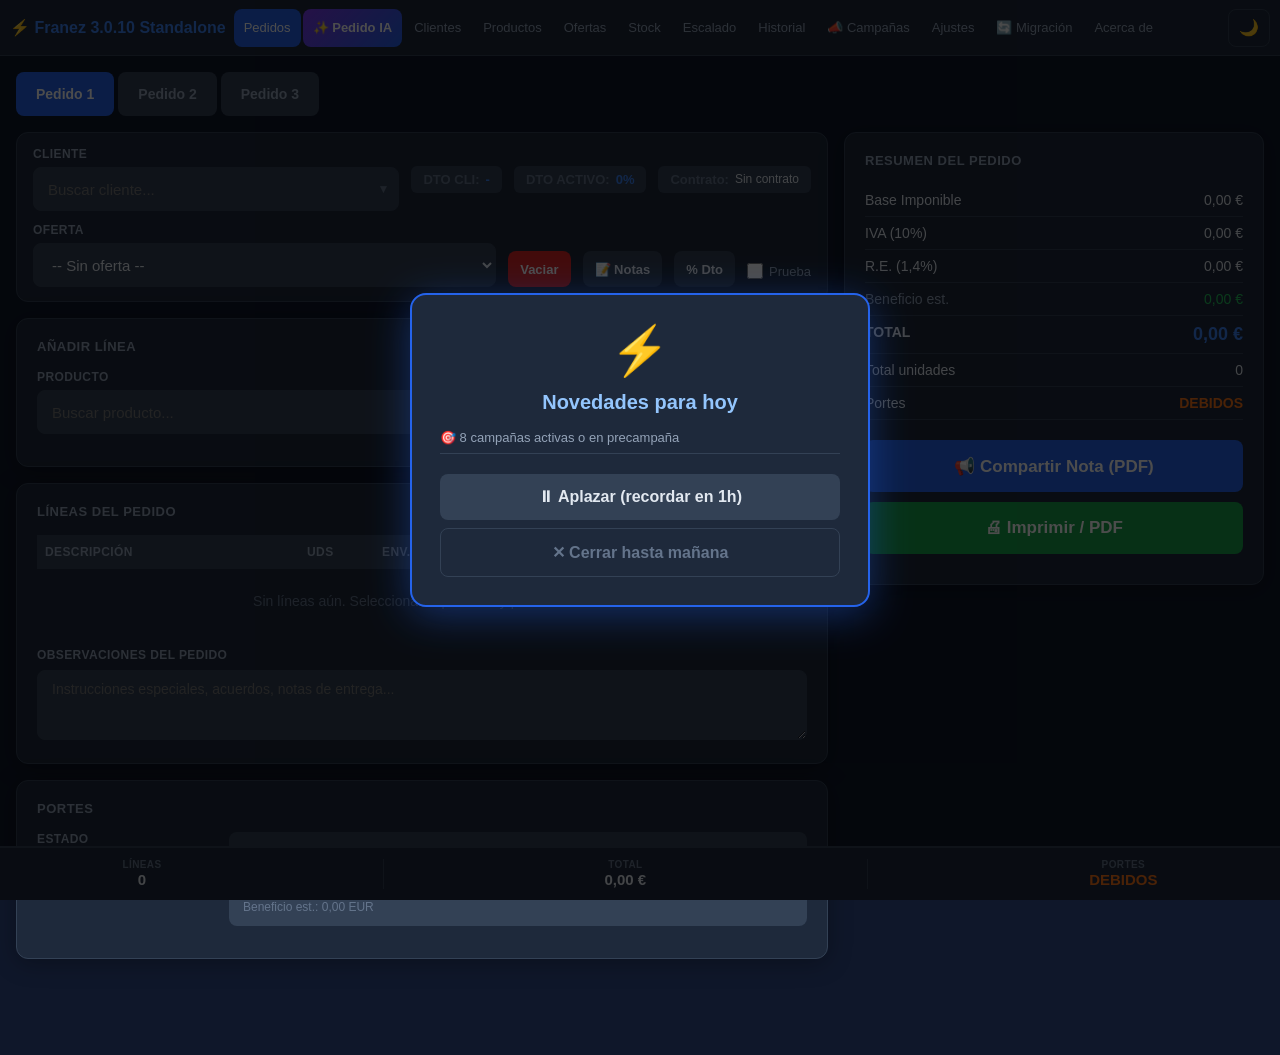
==== index.html @ 40a16a83 "Add files via upload" ====
<!DOCTYPE html>
<html lang="es">
<head>
<meta charset="UTF-8">
<meta name="mobile-web-app-capable" content="yes">
<meta name="apple-mobile-web-app-capable" content="yes">
<meta name="apple-mobile-web-app-status-bar-style" content="black-translucent">
<meta name="apple-mobile-web-app-title" content="Franez Standalone">
<meta name="theme-color" content="#2563eb">
<meta name="viewport" content="width=device-width, initial-scale=1.0">
<title>Franez 3.0.10 Standalone</title>
<link rel="manifest" href="[data-uri]">
<link rel="apple-touch-icon" href="[data-uri]">
<link rel="icon" type="image/svg+xml" href="[data-uri]">
<!-- ██ BLOQUE:STYLE-INICIO ██ -->
<link rel="stylesheet" href="franez.css">
<!-- ██ BLOQUE:STYLE-FIN ██ -->
</head>
<body>
<div id="error-log" style="position:fixed;bottom:0;left:0;right:0;background:red;color:white;font-size:12px;padding:8px;z-index:9999;display:none;max-height:200px;overflow:auto"></div>
<script>
window.onerror = function(msg, src, line) {
  var d = document.getElementById('error-log');
  d.style.display = 'block';
  d.innerHTML += msg + ' (línea '+line+')<br>';
};
</script>
<!-- ██ BLOQUE:NAV-INICIO ██ -->
<nav id="nav">
  <span id="nav-title">&#9889; Franez 3.0.10 Standalone</span>
  <button class="nav-btn active" onclick="showPanel('pedidos',this)">Pedidos</button>
  <button class="nav-btn ai-btn" onclick="showPanel('ia',this)">&#10024; Pedido IA</button>
  <button class="nav-btn" onclick="showPanel('visitas',this)" style="display:none">&#128205; Visitas</button>
  <button class="nav-btn" onclick="showPanel('clientes',this)">Clientes</button>
  <button class="nav-btn" onclick="showPanel('productos',this)">Productos</button>
  <button class="nav-btn" onclick="showPanel('ofertas',this)">Ofertas</button>
  <button class="nav-btn" onclick="showPanel('stock',this)">Stock <span class="nav-badge hidden" id="stock-badge">0</span></button>
  <button class="nav-btn" onclick="showPanel('escalado',this)">Escalado</button>
  <button class="nav-btn" onclick="showPanel('historial',this)">Historial</button>
  <button class="nav-btn" onclick="showPanel('campanas',this)">&#128227; Campa&ntilde;as <span class="nav-badge hidden" id="camp-badge">!</span></button>
  <button class="nav-btn" onclick="showPanel('ajustes',this)">Ajustes</button>
  <button class="nav-btn" onclick="showPanel('migracion',this)">&#128260; Migración</button>
  <button class="nav-btn" onclick="showPanel('acerca',this);renderAcerca()">Acerca de</button>
  <button id="btn-tema" onclick="toggleTema()" title="Cambiar tema">🌙</button>
</nav>
<!-- ██ BLOQUE:NAV-FIN ██ -->
<div id="toast-container"></div>
<div id="print-area"></div>

<!-- ██ BLOQUE:BANNER-CONFIRMACIONES-INICIO ██ -->
<div id="banner-confirmaciones" style="display:none;position:fixed;top:60px;left:0;right:0;z-index:8000;background:linear-gradient(90deg,#1e3a8a,#312e81);border-bottom:2px solid #3b82f6;padding:10px 16px;align-items:center;gap:12px;flex-wrap:wrap">
  <span style="font-size:14px;font-weight:600;color:#fff;flex:1;min-width:200px">&#128276; Hora de revisar confirmaciones de pedidos</span>
  <button onclick="copiarPromptGemini();document.getElementById('banner-confirmaciones').style.display='none';sessionStorage.setItem('bannerConf','1')" style="background:#2563eb;color:#fff;border:none;border-radius:8px;padding:8px 14px;font-size:13px;font-weight:700;cursor:pointer;white-space:nowrap">&#128203; Copiar prompt para Gemini</button>
  <button onclick="document.getElementById('banner-confirmaciones').style.display='none';sessionStorage.setItem('bannerConf','1')" style="background:transparent;color:#93c5fd;border:1px solid #3b82f6;border-radius:8px;padding:8px 14px;font-size:13px;cursor:pointer;white-space:nowrap">Ahora no</button>
</div>
<!-- ██ BLOQUE:BANNER-CONFIRMACIONES-FIN ██ -->

<!-- ██ BLOQUE:POPUP-INICIO-INTELIGENTE-INICIO ██ -->
<div id="popup-inicio" class="modal-overlay hidden">
  <div class="modal-box" style="border-color:var(--cobalt);box-shadow:0 8px 40px rgba(37,99,235,.4);max-width:460px">
    <div class="modal-icon">⚡</div>
    <div class="modal-title" style="color:#93c5fd">Novedades para hoy</div>
    <div class="modal-body" id="popup-inicio-body" style="text-align:left;font-size:13px;line-height:1.8"></div>
    <div style="display:flex;flex-direction:column;gap:8px;margin-top:8px">
      <button class="modal-btn" style="background:var(--slate2);color:var(--text)" onclick="posponerPopupInicio()">⏸ Aplazar (recordar en 1h)</button>
      <button class="modal-btn" style="background:transparent;color:var(--text3);border:1px solid var(--border)" onclick="cerrarPopupInicioDia()">✕ Cerrar hasta mañana</button>
    </div>
  </div>
</div>
<!-- ██ BLOQUE:POPUP-INICIO-INTELIGENTE-FIN ██ -->

<!-- ██ BLOQUE:BARRA-PEDIDO-INICIO ██ -->
<div id="barra-pedido">
  <div class="barra-item">
    <span class="barra-item-label">L&iacute;neas</span>
    <span class="barra-item-value" id="barra-lineas">0</span>
  </div>
  <div class="barra-sep"></div>
  <div class="barra-item">
    <span class="barra-item-label">Total</span>
    <span class="barra-item-value" id="barra-total">0,00 &euro;</span>
  </div>
  <div class="barra-sep"></div>
  <div class="barra-item">
    <span class="barra-item-label">Portes</span>
    <span class="barra-item-value" id="barra-portes">-</span>
  </div>
</div>
<!-- ██ BLOQUE:BARRA-PEDIDO-FIN ██ -->

<!-- ██ BLOQUE:PEDIDOS-INICIO ██ -->
<div class="panel active" id="panel-pedidos">
  <div id="alert-probioticos" class="alert alert-purple hidden">
    <span id="alert-probioticos-text"></span>
    <button class="alert-close" onclick="this.parentNode.classList.add('hidden')">&#10005;</button>
  </div>
  <div id="alert-contrato" class="alert alert-orange hidden">
    <span id="alert-contrato-text"></span>
    <button class="alert-close" onclick="this.parentNode.classList.add('hidden')">&#10005;</button>
  </div>
  <div id="aviso-camp-acumulado" class="hidden"></div>
  <div id="order-tabs">
    <button class="order-tab active" onclick="switchOrder(0)">Pedido 1</button>
    <button class="order-tab" onclick="switchOrder(1)">Pedido 2</button>
    <button class="order-tab" onclick="switchOrder(2)">Pedido 3</button>
  </div>
  <div id="pedidos-container">
    <div>
      <div id="status-bar">
        <div class="form-group" style="min-width:200px;flex:2">
          <label>Cliente</label>
          <div class="cb-wrap">
            <input type="text" class="cb-input" id="cb-cliente-input" placeholder="Buscar cliente..." autocomplete="off">
            <span class="cb-arrow">&#9660;</span>
            <div class="cb-list" id="cb-cliente-list"></div>
          </div>
          <input type="hidden" id="cb-cliente-val">
        </div>
        <div class="status-badge"><span class="badge-label">DTO CLI:</span><span class="badge-value" id="badge-dto-cliente">-</span></div>
        <div class="status-badge"><span class="badge-label">DTO ACTIVO:</span><span class="badge-value" id="badge-dto-activo">-</span></div>
        <div class="status-badge"><span class="badge-label">Contrato:</span><span id="badge-contrato" style="font-size:12px">Sin contrato</span></div>
        <div class="form-group" style="min-width:160px;flex:1.5">
          <label>Oferta</label>
          <select id="sel-oferta" onchange="onOfertaChange()" style="min-height:44px">
            <option value="">-- Sin oferta --</option>
          </select>
        </div>
        <button class="btn btn-danger btn-sm" onclick="vaciarPedido()" style="align-self:flex-end">Vaciar</button>
        <button class="btn btn-ghost btn-sm" onclick="abrirNotasProximoPedido()" style="align-self:flex-end" title="Notas para el próximo pedido">&#128221; Notas</button>
        <button class="btn btn-ghost btn-sm" onclick="abrirCambioDescuento()" style="align-self:flex-end" title="Cambiar descuento del cliente">% Dto</button>
        <label style="display:flex;align-items:center;gap:6px;font-size:13px;color:var(--text2);cursor:pointer;align-self:flex-end;padding-bottom:8px" title="El pedido no se guardará en el historial">
          <input type="checkbox" id="chk-prueba" style="width:16px;height:16px;accent-color:var(--orange)"> Prueba
        </label>
      </div>
      <div class="card">
        <div class="card-title">A&ntilde;adir L&iacute;nea</div>
        <div class="form-row" style="align-items:flex-end;gap:8px">
          <div class="form-group" style="flex:3;min-width:200px">
            <label>Producto</label>
            <div class="cb-wrap">
              <input type="text" class="cb-input" id="cb-producto-input" placeholder="Buscar producto..." autocomplete="off">
              <span class="cb-arrow">&#9660;</span>
              <div class="cb-list" id="cb-producto-list"></div>
            </div>
            <input type="hidden" id="cb-producto-val">
          </div>
          <div class="form-group" style="flex:0 0 82px;min-width:0">
            <label>Uds</label>
            <input type="number" id="inp-uds" value="1" min="1" style="min-height:44px" oninput="var pv=document.getElementById('cb-producto-val').value;if(pv) mostrarAvisoCampLinea(pv);">
          </div>
          <div class="form-group" style="flex:0 0 82px;min-width:0">
            <label>Dto%</label>
            <input type="number" id="inp-dto" min="0" max="99" style="min-height:44px">
          </div>
          <button id="btn-anadir" class="btn btn-primary" onclick="addLinea()" tabindex="0">+ A&ntilde;adir</button>
        </div>
        <div id="stock-aviso-pedido" class="stock-aviso"></div>
        <div id="aviso-camp-linea" class="aviso-camp-linea hidden" onclick="showPanel('campanas',document.querySelectorAll('.nav-btn')[8])"><span style="font-size:16px;flex-shrink:0">&#9889;</span><span id="aviso-camp-linea-text"></span><span style="margin-left:auto;font-size:11px;opacity:.8">&rarr; Ver Campa&ntilde;as</span></div>
        <div id="oferta-counter" class="hidden" style="background:var(--slate2);border-radius:8px;padding:10px 14px;font-size:14px;color:var(--cobalt-light);font-weight:600;margin-top:6px"></div>
        <div id="ia-pendientes" class="hidden" style="background:#1c1a0a;border:1px solid #92400e;border-radius:8px;padding:10px 14px;font-size:13px;color:#fbbf24;margin-top:6px">
          <div style="font-weight:700;margin-bottom:6px">&#9888; L&iacute;neas IA sin identificar &mdash; busca manualmente:</div>
          <div id="ia-pendientes-list"></div>
          <button onclick="document.getElementById('ia-pendientes').classList.add('hidden')" style="background:transparent;border:none;color:#fbbf24;font-size:12px;cursor:pointer;margin-top:6px;text-decoration:underline">Cerrar</button>
        </div>
      </div>
      <div class="card" style="overflow-x:auto">
        <div class="card-title">L&iacute;neas del Pedido <span id="lines-count" style="color:var(--text3);font-weight:400;font-size:12px;text-transform:none;letter-spacing:0"></span></div>
        <table class="lines-table">
          <thead><tr>
            <th>Descripci&oacute;n</th><th style="width:75px">Uds</th><th style="width:50px">Env.</th><th style="width:85px">PVP</th>
            <th style="width:72px">Dto%</th><th style="width:90px">Neto/U</th><th style="width:100px">Total</th><th style="width:36px"></th>
          </tr></thead>
          <tbody id="lines-tbody"></tbody>
        </table>
        <div id="lines-empty" style="text-align:center;padding:24px;color:var(--text3);font-size:14px">Sin l&iacute;neas a&uacute;n. Selecciona un producto y pulsa A&ntilde;adir.</div>
        <div style="margin-top:12px">
          <label style="font-size:12px;color:var(--text2);font-weight:600;text-transform:uppercase;letter-spacing:.4px">Observaciones del pedido</label>
          <textarea class="notas-pedido" id="notas-pedido" placeholder="Instrucciones especiales, acuerdos, notas de entrega..." oninput="onNotasChange()"></textarea>
        </div>
      </div>
      <div class="card">
        <div class="card-title">Portes</div>
        <div class="form-row" style="align-items:flex-start">
          <div class="form-group" style="flex:0 0 180px">
            <label>Estado</label>
            <select id="sel-portes" onchange="onPortesChange()">
              <option value="auto">Autom&aacute;tico</option>
              <option value="pagados">Pagados</option>
              <option value="debidos">Debidos</option>
            </select>
          </div>
          <div class="portes-info">
            <div id="portes-info-text" style="font-size:14px;font-weight:600;margin-bottom:4px"></div>
            <div class="portes-progress"><div class="portes-bar" id="portes-bar" style="width:0%"></div></div>
            <div id="portes-umbral-text" style="font-size:12px;color:var(--text3)"></div>
            <div id="portes-beneficio" style="font-size:12px;color:var(--text3);margin-top:4px"></div>
          </div>
        </div>
      </div>
    </div>
    <div id="summary-card">
      <div class="card">
        <div class="card-title">Resumen del Pedido</div>
        <div class="summary-row"><span>Base Imponible</span><span id="sum-base">0,00 &euro;</span></div>
        <div class="summary-row"><span>IVA (10%)</span><span id="sum-iva">0,00 &euro;</span></div>
        <div class="summary-row"><span>R.E. (1,4%)</span><span id="sum-re">0,00 &euro;</span></div>
        <div class="summary-row"><span style="color:var(--text2)">Beneficio est.</span><span id="sum-beneficio" style="color:#22c55e">0,00 &euro;</span></div>
        <div class="summary-row"><span><strong>TOTAL</strong></span><span class="summary-total" id="sum-total">0,00 &euro;</span></div>
        <div class="summary-row"><span>Total unidades</span><span id="sum-uds">0</span></div>
        <div class="summary-row"><span>Portes</span><span id="sum-portes" style="font-weight:700">-</span></div>
        <div id="sum-entregas" class="hidden" style="background:var(--slate2);border-radius:8px;padding:10px 14px;margin-top:8px;font-size:13px;color:var(--cobalt-light)"></div>
        <div style="margin-top:20px">
          <button class="btn btn-primary btn-lg" onclick="compartirNota()">&#128226; Compartir Nota (PDF)</button>
          <button class="btn btn-success btn-lg" onclick="imprimirPedido()">&#128424; Imprimir / PDF</button>
        </div>
        <div id="client-preview" class="hidden" style="margin-top:14px;border-top:1px solid var(--border);padding-top:12px;font-size:13px;color:var(--text2)">
          <div id="client-preview-content"></div>
        </div>
      </div>
    </div>
  </div>
</div>
<!-- ██ BLOQUE:PEDIDOS-FIN ██ -->

<!-- ██ BLOQUE:PEDIDO-IA-INICIO ██ -->
<div class="panel" id="panel-ia">
  <div class="ia-hero">
    <div class="ia-hero-title">&#10024; Pedido por Inteligencia Artificial <span class="ia-badge">v2.0.2</span></div>
    <div class="ia-hero-sub">Pega el mensaje de WhatsApp o email del cliente. La IA interpreta lo que pide, cruza con tu cat&aacute;logo y construye el pedido autom&aacute;ticamente.</div>
  </div>
  <div style="max-width:700px">
    <div id="ia-apikey-section" style="display:none">
      <div class="ia-api-key-box">
        <div class="ia-api-key-title">&#128273; API Key de Anthropic (Claude)</div>
        <input type="password" class="ia-api-key-input" id="ia-api-key" placeholder="sk-ant-..." autocomplete="off" oninput="onApiKeyChange()">
        <div style="font-size:12px;color:#d97706;margin-top:6px">Tu clave se guarda solo en este dispositivo. Obt&eacute;nla en <strong>console.anthropic.com</strong> &rarr; API Keys</div>
      </div>
    </div>
    <div class="card">
      <div class="ia-step"><div class="ia-step-num">1</div><div><div class="ia-step-label">Selecciona el cliente</div></div></div>
      <div class="cb-wrap">
        <input type="text" class="cb-input" id="cb-ia-cliente-input" placeholder="Buscar cliente..." autocomplete="off">
        <span class="cb-arrow">&#9660;</span>
        <div class="cb-list" id="cb-ia-cliente-list"></div>
      </div>
      <input type="hidden" id="cb-ia-cliente-val">
      <div id="ia-cliente-info" style="margin-top:8px;font-size:13px;color:var(--text2)"></div>
    </div>
    <div class="card">
      <div class="ia-step"><div class="ia-step-num">2</div><div><div class="ia-step-label">Pega el mensaje del cliente</div></div></div>
      <textarea class="ia-textarea" id="ia-texto" placeholder="Ejemplo: hola! quiero 3 de los yogures de siempre y 2 del probiotico grande, ah y una caja de queso fresco gracias"></textarea>
      <div style="display:flex;gap:10px;margin-top:12px;flex-wrap:wrap">
        <button class="btn btn-ai" id="btn-ia-parse" onclick="parsearIA()" style="flex:1;min-width:180px;min-height:52px;font-size:16px">&#10024; Interpretar con IA</button>
        <button class="btn btn-ghost btn-sm" onclick="limpiarIA()">Limpiar</button>
      </div>
    </div>
    <div id="ia-result-zone"></div>
    <div style="margin-top:16px;text-align:right">
      <button onclick="document.getElementById('ia-apikey-section').style.display=document.getElementById('ia-apikey-section').style.display==='none'?'block':'none'" style="background:transparent;border:none;color:var(--text3);font-size:12px;cursor:pointer;text-decoration:underline">&#9881; Configurar API Key</button>
    </div>
    <div style="margin-top:8px;padding:10px 14px;font-size:12px;color:var(--text3);line-height:1.6;border-top:1px solid var(--border)">
      La IA detecta productos y cantidades aunque est&eacute;n mal escritos o sean informales, los cruza con tu cat&aacute;logo y te muestra opciones si hay dudas.
    </div>
  </div>
</div>
<!-- ██ BLOQUE:PEDIDO-IA-FIN ██ -->

<!-- ██ BLOQUE:VISITAS-INICIO ██ -->
<div class="panel" id="panel-visitas">
  <div style="background:linear-gradient(135deg,var(--cobalt-dark) 0%,var(--cobalt) 50%,var(--cobalt-light) 100%);border-radius:20px;padding:28px 24px;margin-bottom:20px;position:relative;overflow:hidden">
    <div style="position:absolute;top:-30px;right:-30px;width:140px;height:140px;background:radial-gradient(circle,rgba(255,255,255,.08) 0%,transparent 70%);pointer-events:none"></div>
    <div style="position:absolute;bottom:-20px;left:-20px;width:100px;height:100px;background:radial-gradient(circle,rgba(255,255,255,.05) 0%,transparent 70%);pointer-events:none"></div>
    <div style="display:flex;align-items:center;gap:14px;flex-wrap:wrap">
      <div style="width:52px;height:52px;background:rgba(255,255,255,.15);border-radius:14px;display:flex;align-items:center;justify-content:center;font-size:26px">&#128205;</div>
      <div>
        <div style="font-size:22px;font-weight:800;color:#fff;margin-bottom:4px;letter-spacing:-0.3px">Panel de Visitas</div>
        <div style="font-size:13px;color:rgba(255,255,255,.75);line-height:1.4">Planificador semanal &middot; Sem&aacute;foro de prioridades &middot; Briefing de cliente</div>
      </div>
    </div>
  </div>
  <div style="display:flex;gap:6px;margin-bottom:20px;background:var(--slate);border-radius:14px;padding:6px;border:1px solid var(--border);flex-wrap:wrap" id="visitas-tabs-container">
    <button class="visita-tab-btn active" onclick="switchVisitaTab('semana',this)" style="flex:1;min-width:120px;padding:12px 16px;border-radius:10px;font-size:14px;font-weight:600;border:none;cursor:pointer;transition:all .2s;display:flex;align-items:center;justify-content:center;gap:8px;background:var(--cobalt);color:#fff">
      <span>&#128197;</span><span>Planificador</span>
    </button>
    <button class="visita-tab-btn" onclick="switchVisitaTab('zona',this)" style="flex:1;min-width:120px;padding:12px 16px;border-radius:10px;font-size:14px;font-weight:600;border:none;cursor:pointer;transition:all .2s;display:flex;align-items:center;justify-content:center;gap:8px;background:transparent;color:var(--text2)">
      <span>&#128269;</span><span>Por Zona</span>
    </button>
    <button class="visita-tab-btn" onclick="switchVisitaTab('briefing',this)" style="flex:1;min-width:120px;padding:12px 16px;border-radius:10px;font-size:14px;font-weight:600;border:none;cursor:pointer;transition:all .2s;display:flex;align-items:center;justify-content:center;gap:8px;background:transparent;color:var(--text2)">
      <span>&#128203;</span><span>Briefing</span>
    </button>
  </div>
  <div id="visita-tab-semana">
    <div style="background:var(--card);border:1px solid var(--border);border-radius:16px;padding:20px">
      <div style="display:flex;justify-content:space-between;align-items:center;margin-bottom:18px;flex-wrap:wrap;gap:12px">
        <div style="display:flex;align-items:center;gap:12px">
          <div style="width:42px;height:42px;background:var(--cobalt);border-radius:12px;display:flex;align-items:center;justify-content:center;font-size:20px">&#128198;</div>
          <div>
            <div style="font-size:11px;font-weight:700;color:var(--text3);text-transform:uppercase;letter-spacing:.5px">Semana del</div>
            <div style="font-size:17px;font-weight:700;color:var(--text)" id="semana-label"></div>
          </div>
        </div>
        <div style="display:flex;gap:6px;flex-wrap:wrap">
          <button onclick="navegarSemana(-1)" style="padding:10px 14px;border-radius:10px;font-size:13px;font-weight:600;border:1px solid var(--border);background:var(--slate2);color:var(--text);cursor:pointer">&#8592; Anterior</button>
          <button onclick="navegarSemana(0)" style="padding:10px 14px;border-radius:10px;font-size:13px;font-weight:600;border:1px solid var(--cobalt);background:var(--cobalt);color:#fff;cursor:pointer">Hoy</button>
          <button onclick="navegarSemana(1)" style="padding:10px 14px;border-radius:10px;font-size:13px;font-weight:600;border:1px solid var(--border);background:var(--slate2);color:var(--text);cursor:pointer">Siguiente &#8594;</button>
        </div>
      </div>
      <div style="display:flex;gap:16px;margin-bottom:16px;flex-wrap:wrap;padding:12px 14px;background:var(--slate);border-radius:10px;border:1px solid var(--border)">
        <div style="display:flex;align-items:center;gap:6px;font-size:12px;color:var(--text2)"><span style="color:#ef4444">&#9679;</span> Urgente</div>
        <div style="display:flex;align-items:center;gap:6px;font-size:12px;color:var(--text2)"><span style="color:#f59e0b">&#9679;</span> Pr&oacute;ximo</div>
        <div style="display:flex;align-items:center;gap:6px;font-size:12px;color:var(--text2)"><span style="color:#22c55e">&#9679;</span> Al d&iacute;a</div>
        <div style="display:flex;align-items:center;gap:6px;font-size:12px;color:var(--text2)"><span style="color:#6b7280">&#9679;</span> Sin datos</div>
      </div>
      <div id="semana-dias-grid" style="display:grid;grid-template-columns:repeat(auto-fit,minmax(280px,1fr));gap:14px"></div>
    </div>
  </div>
  <div id="visita-tab-zona" style="display:none">
    <div style="background:var(--card);border:1px solid var(--border);border-radius:16px;padding:20px">
      <div style="display:flex;align-items:center;gap:12px;margin-bottom:18px">
        <div style="width:42px;height:42px;background:var(--cobalt);border-radius:12px;display:flex;align-items:center;justify-content:center;font-size:20px">&#128506;</div>
        <div>
          <div style="font-size:17px;font-weight:700;color:var(--text)">Clientes por Zona</div>
          <div style="font-size:12px;color:var(--text3)">Filtra y visualiza clientes seg&uacute;n su zona de visita</div>
        </div>
      </div>
      <div style="display:flex;gap:10px;flex-wrap:wrap;margin-bottom:14px;align-items:flex-end">
        <div class="form-group" style="flex:1;min-width:200px">
          <label>Zona</label>
          <select id="sel-zona-visita" onchange="renderClientesPorZona()" style="min-height:44px">
            <option value="">-- Seleccionar zona --</option>
          </select>
        </div>
        <div class="form-group" style="flex:0 0 140px">
          <label>Filtrar tipo</label>
          <select id="sel-tipo-visita" onchange="renderClientesPorZona()" style="min-height:44px">
            <option value="">Todos</option>
            <option value="A">Solo A</option>
            <option value="B">Solo B</option>
            <option value="C">Solo C</option>
          </select>
        </div>
      </div>
      <div id="clientes-zona-content"></div>
    </div>
  </div>
  <div id="visita-tab-briefing" style="display:none">
    <div id="agenda-14-container" style="background:var(--card);border:1px solid var(--border);border-radius:16px;padding:20px;margin-bottom:16px">
      <div style="display:flex;align-items:center;gap:12px;margin-bottom:16px">
        <div style="width:42px;height:42px;background:var(--cobalt);border-radius:12px;display:flex;align-items:center;justify-content:center;font-size:20px">&#128197;</div>
        <div>
          <div style="font-size:17px;font-weight:700;color:var(--text)">Agenda — próximos 14 días</div>
          <div style="font-size:12px;color:var(--text3)">Entregas pendientes &middot; Contratos &middot; Campañas</div>
        </div>
      </div>
      <div id="agenda-14-content"><div style="text-align:center;padding:20px;color:var(--text3);font-size:13px">Cargando...</div></div>
    </div>
    <div style="display:grid;grid-template-columns:1fr 1fr;gap:16px;align-items:start" class="briefing-grid">
      <div style="background:var(--card);border:1px solid var(--border);border-radius:16px;padding:20px">
        <div style="display:flex;align-items:center;gap:12px;margin-bottom:18px">
          <div style="width:42px;height:42px;background:var(--cobalt);border-radius:12px;display:flex;align-items:center;justify-content:center;font-size:20px">&#128203;</div>
          <div>
            <div style="font-size:17px;font-weight:700;color:var(--text)">Briefing de Visita</div>
            <div style="font-size:12px;color:var(--text3)">Informaci&oacute;n completa del cliente</div>
          </div>
        </div>
        <div style="margin-bottom:18px">
          <label style="font-size:11px;font-weight:700;color:var(--text3);text-transform:uppercase;letter-spacing:.4px;display:block;margin-bottom:8px">Buscar Cliente</label>
          <div class="cb-wrap" style="position:relative">
            <input type="text" class="cb-input" id="cb-visita-cliente-input" placeholder="Escribe el nombre..." autocomplete="off">
            <span class="cb-arrow">&#9660;</span>
            <div class="cb-list" id="cb-visita-cliente-list"></div>
          </div>
          <input type="hidden" id="cb-visita-cliente-val">
        </div>
        <div id="briefing-content">
          <div style="text-align:center;padding:40px 20px;color:var(--text3)">
            <div style="font-size:48px;margin-bottom:12px;opacity:.4">&#128100;</div>
            <div style="font-size:14px;margin-bottom:4px">Selecciona un cliente</div>
            <div style="font-size:12px;opacity:.7">para ver su informaci&oacute;n detallada</div>
          </div>
        </div>
      </div>
      <div style="background:var(--card);border:1px solid var(--border);border-radius:16px;padding:20px">
        <div style="display:flex;justify-content:space-between;align-items:center;margin-bottom:18px;flex-wrap:wrap;gap:12px">
          <div style="display:flex;align-items:center;gap:12px">
            <div style="width:42px;height:42px;background:var(--cobalt);border-radius:12px;display:flex;align-items:center;justify-content:center;font-size:20px">&#128663;</div>
            <div>
              <div style="font-size:17px;font-weight:700;color:var(--text)">Ruta del D&iacute;a</div>
              <div style="font-size:12px;color:var(--text3)">Gestiona tus visitas de hoy</div>
            </div>
          </div>
          <button onclick="addClienteRuta()" style="padding:10px 16px;border-radius:10px;font-size:13px;font-weight:600;border:none;background:var(--cobalt);color:#fff;cursor:pointer">+ A&ntilde;adir</button>
        </div>
        <div id="ruta-dia-content">
          <div style="text-align:center;padding:40px 20px;color:var(--text3)">
            <div style="font-size:48px;margin-bottom:12px;opacity:.4">&#128205;</div>
            <div style="font-size:14px;margin-bottom:4px">Sin visitas planificadas</div>
            <div style="font-size:12px;opacity:.7">A&ntilde;ade clientes a tu ruta de hoy</div>
          </div>
        </div>
      </div>
    </div>
  </div>
</div>
<!-- ██ BLOQUE:VISITAS-FIN ██ -->

<!-- ██ BLOQUE:CLIENTES-INICIO ██ -->
<div class="panel" id="panel-clientes">
  <div style="display:grid;grid-template-columns:1fr 1fr;gap:16px;align-items:start">
    <div>
      <!-- ██ BLOQUE:IMPORTAR-CONTRATO-INICIO ██ -->
      <button onclick="importarContratoPDF()" style="width:100%;margin-bottom:12px;background:transparent;border:2px dashed var(--cobalt);color:var(--cobalt-light);border-radius:10px;padding:12px;font-size:14px;font-weight:600;cursor:pointer;display:flex;align-items:center;justify-content:center;gap:8px">
        📄 Importar desde contrato PDF
      </button>
      <!-- ██ BLOQUE:IMPORTAR-CONTRATO-FIN ██ -->
      <div class="card">
        <div class="card-title" id="client-form-title">Nuevo Cliente</div>
        <div class="form-row"><div class="form-group"><label>Nombre completo *</label><input type="text" id="cli-nombre"></div><div class="form-group"><label>Nombre comercial</label><input type="text" id="cli-comercial"></div></div>
        <div class="form-row"><div class="form-group"><label>NIF/CIF</label><input type="text" id="cli-nif"></div><div class="form-group"><label>Especialidad</label><input type="text" id="cli-especialidad"></div></div>
        <div class="form-row"><div class="form-group"><label>Direcci&oacute;n</label><input type="text" id="cli-direccion"></div></div>
        <div class="form-row"><div class="form-group" style="flex:0 0 90px"><label>CP</label><input type="text" id="cli-cp"></div><div class="form-group"><label>Localidad</label><input type="text" id="cli-localidad"></div><div class="form-group"><label>Provincia</label><input type="text" id="cli-provincia"></div></div>
        <div class="form-row"><div class="form-group"><label>Tel&eacute;fono</label><input type="text" id="cli-telefono"></div><div class="form-group"><label>M&oacute;vil</label><input type="text" id="cli-movil"></div></div>
        <div class="form-row"><div class="form-group"><label>Email</label><input type="email" id="cli-email"></div></div>
        <div class="form-row">
          <div class="form-group" style="flex:0 0 160px"><label>Descuento% (0-99)</label><input type="number" id="cli-descuento" min="0" max="99"></div>
          <div class="form-group"><label>Contrato vencimiento</label><input type="date" id="cli-contrato"></div>
          <div class="form-group" style="flex:0 0 120px"><label>Compra</label>
            <select id="cli-compra">
              <option value="NO">No</option>
              <option value="SI">S&iacute;</option>
            </select>
          </div>
        </div>
        <div class="form-row"><div class="form-group" style="flex:0 0 200px"><label>Volumen externo (&euro;)</label><input type="number" id="cli-volumen-externo" min="0" step="0.01" placeholder="0"></div></div>
        <div class="form-row">
          <div class="form-group" style="flex:0 0 110px"><label>Tipo visita</label>
            <select id="cli-tipo-visita" style="min-height:44px">
              <option value="">--</option>
              <option value="A">A</option>
              <option value="B">B</option>
              <option value="C">C</option>
            </select>
          </div>
          <div class="form-group"><label>Zona de visita</label>
            <input type="text" id="cli-zona-visita" placeholder="Ej: Málaga, Jerez, Cádiz..." list="zonas-datalist">
            <datalist id="zonas-datalist"></datalist>
          </div>
          <div class="form-group" style="flex:0 0 130px"><label>Días entre visitas</label>
            <input type="number" id="cli-dias-visita" min="1" max="365" placeholder="Ej: 30">
          </div>
        </div>
        <div class="form-row"><div class="form-group"><label>Notas / Doc.</label><textarea id="cli-notas"></textarea></div></div>
        <div class="form-row"><div class="form-group"><label>Productos habituales (para detecci&oacute;n de campa&ntilde;as)</label>
          <input type="text" id="cli-productos-habituales" placeholder="Busca y a&ntilde;ade productos...">
          <div id="cli-prod-hab-list" style="display:flex;flex-wrap:wrap;gap:6px;margin-top:6px"></div>
        </div></div>
        <input type="hidden" id="cli-editing-id">
        <input type="hidden" id="cli-prod-hab-ids">
        <div style="display:flex;gap:10px;flex-wrap:wrap">
          <button class="btn btn-primary" onclick="saveCliente()">Guardar Cliente</button>
          <button class="btn btn-ghost" id="btn-cancel-cli" style="display:none" onclick="clearClientForm()">Cancelar</button>
        </div>
      </div>
      <div class="card">
        <div class="card-title">Importar CSV / TXT</div>
        <div style="font-size:12px;color:var(--text2);margin-bottom:10px">15 columnas sep. por ; o , : Nombre, Comercial, Dir, CP, Localidad, Provincia, Tlf, M&oacute;vil, Email, Especialidad, Compra(S/N), TicketVenta, Nota, Dto%, Contrato</div>
        <input type="file" id="cli-csv-file" accept=".csv,.txt" style="display:none" onchange="importClientesCSV(event)">
        <button class="btn btn-ghost btn-sm" onclick="document.getElementById('cli-csv-file').click()">&#128190; Seleccionar archivo CSV</button>
      </div>
    </div>
    <div>
      <div class="card">
        <div style="display:flex;justify-content:space-between;align-items:center;margin-bottom:12px">
          <div class="card-title" style="margin:0">Clientes <span id="clientes-count" style="font-size:12px;color:var(--text3)"></span></div>
        </div>
        <div class="cli-filtros">
          <button class="cli-filtro-btn active" onclick="setFiltroClientes('todos',this)">Todos</button>
          <button class="cli-filtro-btn" onclick="setFiltroClientes('compran',this)">Compran</button>
          <button class="cli-filtro-btn" onclick="setFiltroClientes('nocompran',this)">No compran</button>
        </div>
        <input type="text" id="cli-search" placeholder="&#128269; Nombre, comercial, tel&eacute;fono, m&oacute;vil, direcci&oacute;n, localidad..." style="width:100%;min-height:44px;font-size:14px;padding:10px 14px;margin-bottom:14px;border-radius:8px;background:var(--slate2);border:1px solid var(--border);color:var(--text)" oninput="renderClientesList()">
        <div id="clientes-list"></div>
      </div>
    </div>
  </div>
</div>
<!-- ██ BLOQUE:CLIENTES-FIN ██ -->

<!-- ██ BLOQUE:PRODUCTOS-INICIO ██ -->
<div class="panel" id="panel-productos">
  <div style="display:grid;grid-template-columns:1fr 1fr;gap:16px;align-items:start">
    <div>
      <div class="card">
        <div class="card-title" id="prod-form-title">Nuevo Producto</div>
        <div class="form-row"><div class="form-group"><label>Nombre *</label><input type="text" id="prod-nombre"></div></div>
        <div class="form-row"><div class="form-group"><label>PVP (con IVA)</label><input type="number" id="prod-pvp" min="0" step="0.01" oninput="autocalcCosto(this.value)"></div><div class="form-group"><label>Costo (IVA+RE) <span style="font-size:11px;color:var(--text3);font-weight:400;text-transform:none">auto=PVP×0.70</span></label><input type="number" id="prod-costo" min="0" step="0.01"></div></div>
        <div class="form-row"><div class="form-group" style="flex:0 0 120px"><label>Uds envase</label><input type="number" id="prod-uds" min="1"></div><div class="form-group" style="flex:0 0 140px"><label>Orden (max 5 chars)</label><input type="text" id="prod-orden" maxlength="5" oninput="this.value=this.value.toUpperCase()"></div><div class="form-group"><label>Ref interna</label><input type="text" id="prod-ref"></div></div>
        <input type="hidden" id="prod-editing-id">
        <div style="display:flex;gap:10px;flex-wrap:wrap">
          <button class="btn btn-primary" onclick="saveProducto()">Guardar Producto</button>
          <button class="btn btn-ghost" id="btn-cancel-prod" style="display:none" onclick="clearProductoForm()">Cancelar</button>
        </div>
      </div>
      <div class="card">
        <div class="card-title">Importar CSV (sep. ;)</div>
        <div style="font-size:12px;color:var(--text2);margin-bottom:10px">Formato: PRODUCTOS ; IMP. ; COSTO ; UNIDADES ; ORDEN</div>
        <input type="file" id="prod-csv-file" accept=".csv,.txt" style="display:none" onchange="importProductosCSV(event)">
        <button class="btn btn-ghost btn-sm" onclick="document.getElementById('prod-csv-file').click()">&#128190; Seleccionar archivo CSV</button>
      </div>
    </div>
    <div>
      <div class="card">
        <div style="display:flex;justify-content:space-between;align-items:center;margin-bottom:12px">
          <div class="card-title" style="margin:0">Productos <span id="productos-count" style="font-size:12px;color:var(--text3)"></span></div>
          <input type="text" id="prod-search" placeholder="Buscar..." style="max-width:180px;min-height:36px;font-size:13px;padding:6px 12px" oninput="renderProductosList()">
        </div>
        <div id="productos-list"></div>
      </div>
    </div>
  </div>
</div>
<!-- ██ BLOQUE:PRODUCTOS-FIN ██ -->

<!-- ██ BLOQUE:OFERTAS-INICIO ██ -->
<div class="panel" id="panel-ofertas">
  <div style="display:grid;grid-template-columns:1fr 1fr;gap:16px;align-items:start">
    <div>
      <div class="card">
        <div class="card-title" id="oferta-form-title">Nueva Oferta</div>
        <div class="form-row"><div class="form-group"><label>Nombre *</label><input type="text" id="ofer-nombre"></div></div>
        <div class="form-row"><div class="form-group" style="flex:0 0 140px"><label>Descuento%</label><input type="number" id="ofer-descuento" min="0" max="99"></div><div class="form-group" style="flex:0 0 170px"><label>Uds objetivo (0=auto)</label><input type="number" id="ofer-uds" min="0"></div></div>
        <input type="hidden" id="ofer-editing-id">
        <div style="display:flex;gap:10px">
          <button class="btn btn-primary" onclick="saveOferta()">Guardar Oferta</button>
          <button class="btn btn-ghost" id="btn-cancel-ofer" style="display:none" onclick="clearOfertaForm()">Cancelar</button>
        </div>
      </div>
      <div class="card">
        <div class="card-title">Importar CSV</div>
        <div style="font-size:12px;color:var(--text2);margin-bottom:10px">2 columnas: NOMBRE ; DESCUENTO%</div>
        <input type="file" id="ofer-csv-file" accept=".csv,.txt" style="display:none" onchange="importOfertasCSV(event)">
        <button class="btn btn-ghost btn-sm" onclick="document.getElementById('ofer-csv-file').click()">&#128190; Seleccionar archivo CSV</button>
      </div>
    </div>
    <div>
      <div class="card">
        <div class="card-title">Ofertas <span id="ofertas-count" style="font-size:12px;color:var(--text3)"></span></div>
        <div id="ofertas-list"></div>
      </div>
    </div>
  </div>
</div>
<!-- ██ BLOQUE:OFERTAS-FIN ██ -->

<!-- ██ BLOQUE:STOCK-INICIO ██ -->
<div class="panel" id="panel-stock">
  <div class="card">
    <div style="display:flex;justify-content:space-between;align-items:center;margin-bottom:16px;flex-wrap:wrap;gap:12px">
      <div class="card-title" style="margin:0">Control de Stock <span id="stock-count-title" style="color:var(--red);font-weight:400;font-size:12px;text-transform:none"></span></div>
      <input type="text" id="stock-search" placeholder="Buscar producto..." style="max-width:220px;min-height:36px;font-size:13px;padding:6px 12px" oninput="renderStockList()">
    </div>
    <div id="stock-list"></div>
  </div>
</div>
<!-- ██ BLOQUE:STOCK-FIN ██ -->

<!-- ██ BLOQUE:ESCALADO-INICIO ██ -->
<div class="panel" id="panel-escalado">
  <div style="display:grid;grid-template-columns:1fr 400px;gap:16px;align-items:start">
    <div>
      <div class="card">
        <div class="card-title">Seguimiento por Cliente</div>
        <div class="cli-filtros" style="margin-bottom:10px">
          <button class="cli-filtro-btn active" onclick="setFiltroEscalado('todos',this)">Todos</button>
          <button class="cli-filtro-btn" onclick="setFiltroEscalado('compran',this)">Compran</button>
          <button class="cli-filtro-btn" onclick="setFiltroEscalado('nocompran',this)">No compran</button>
        </div>
        <input type="text" id="esc-search" placeholder="Buscar cliente..." style="max-width:240px;min-height:36px;font-size:13px;padding:6px 12px;margin-bottom:16px;width:100%" oninput="renderEscalado()">
        <div id="escalado-clientes"></div>
      </div>
    </div>
    <div>
      <div class="card">
        <div class="card-title">Tabla Escalado Comercial</div>
        <table class="esc-table">
          <thead><tr><th>Vol. Neto</th><th>Dto%</th><th>Obj. Ejercicio</th><th>RFA</th><th>1&ordm; Ped.</th><th>Sig.</th></tr></thead>
          <tbody>
            <tr><td>&lt; 1.500&euro;</td><td>30%</td><td>-</td><td>-</td><td>50&euro;</td><td>50&euro;</td></tr>
            <tr><td>1.500-3.499&euro;</td><td>34%</td><td>&gt;3.500&euro;</td><td>2%</td><td>120&euro;</td><td>50&euro;</td></tr>
            <tr><td>3.500-4.999&euro;</td><td>36%</td><td>&gt;5.000&euro;</td><td>2%</td><td>400&euro;</td><td>120&euro;</td></tr>
            <tr><td>5.000-9.999&euro;</td><td>38%</td><td>&gt;10.000&euro;</td><td>2%</td><td>400&euro;</td><td>120&euro;</td></tr>
            <tr><td>10.000-14.999&euro;</td><td>40%</td><td>&gt;15.000&euro;</td><td>2%</td><td>800&euro;</td><td>150&euro;</td></tr>
            <tr><td>15.000-19.999&euro;</td><td>42%</td><td>&gt;20.000&euro;</td><td>2%</td><td>800&euro;</td><td>150&euro;</td></tr>
            <tr><td>20.000-29.999&euro;</td><td>44%</td><td>&gt;30.000&euro;</td><td>1%</td><td>1.500&euro;</td><td>300&euro;</td></tr>
          </tbody>
        </table>
        <div style="font-size:11px;color:var(--text3);margin-top:8px">Nota: el 32% no existe. El 30% y 34% comparten escala.</div>
      </div>
    </div>
  </div>
</div>
<!-- ██ BLOQUE:ESCALADO-FIN ██ -->

<!-- ██ BLOQUE:HISTORIAL-INICIO ██ -->
<div class="panel" id="panel-historial">
  <div class="card">
    <div style="display:flex;justify-content:space-between;align-items:center;margin-bottom:16px;flex-wrap:wrap;gap:10px">
      <div class="card-title" style="margin:0">Historial de Pedidos <span id="hist-count" style="font-size:12px;color:var(--text3);font-weight:400;text-transform:none;letter-spacing:0"></span></div>
      <div style="display:flex;gap:8px;flex-wrap:wrap">
        <button class="btn btn-ghost btn-sm" onclick="copiarPromptGemini()" title="Copia un prompt para Gemini que comprueba qué pedidos han recibido confirmación">&#128203; Prompt Gemini</button>
        <button class="btn btn-ghost btn-sm" onclick="abrirEmailPendientes()" title="Redactar email con los pedidos pendientes de confirmación" style="color:#93c5fd;border:1px solid #3b82f6">&#9993; Email pendientes</button>
        <button class="btn btn-sm" onclick="enviarPedidosWhatsApp()" style="background:#25d366;color:#fff;border:none" title="Enviar pedidos de hoy por WhatsApp">&#128233; Enviar por WA</button>
        <button class="btn btn-ghost btn-sm" onclick="importarDesdeMensaje()" style="color:#25d366;border:1px solid #25d366" title="Importar pedidos recibidos por WhatsApp">&#8659; Importar WA</button>
      </div>
    </div>
    <div id="historial-content"></div>
  </div>
</div>
<!-- ██ BLOQUE:HISTORIAL-FIN ██ -->

<!-- ██ BLOQUE:AJUSTES-INICIO ██ -->
<div class="panel" id="panel-ajustes">
  <div style="display:grid;grid-template-columns:1fr 1fr;gap:16px;align-items:start">
    <div>
      <div class="card">
        <div class="card-title">Delegado</div>
        <div class="form-row"><div class="form-group"><label>Nombre del delegado</label><input type="text" id="ajuste-delegado" placeholder="Tu nombre completo"></div></div>
        <button class="btn btn-primary btn-sm" onclick="saveDelegado()">Guardar</button>
      </div>
      <div class="card">
        <div class="card-title">Backup de Datos</div>
        <div style="display:flex;gap:10px;flex-wrap:wrap">
          <button class="btn btn-ghost" onclick="exportarBackup()">&#8595; Exportar JSON</button>
          <input type="file" id="backup-file" accept=".json,.txt,application/json,text/plain,*/*" style="display:none" onchange="importarBackup(event)">
          <button class="btn btn-ghost" onclick="document.getElementById('backup-file').click()">&#8593; Importar JSON</button>
        </div>
      </div>
    </div>
    <div>
      <div class="card">
        <div class="card-title">Estad&iacute;sticas</div>
        <div class="stats-grid" id="stats-grid"></div>
      </div>
      <div class="card">
        <div class="card-title">Acumulado Mensual (12 meses)</div>
        <div id="acumulado-mensual-grid" style="overflow-x:auto"></div>
      </div>
      <div class="card">
        <div class="card-title">Balance Tienda / M&eacute;dico</div>
        <div id="contador-5050"></div>
      </div>
      <div class="card">
        <div class="card-title">Configuraci&oacute;n de Campa&ntilde;as</div>
        <div class="settings-row">
          <div class="settings-label"><div class="settings-label-title">Umbral de unidades acumuladas</div><div class="settings-label-sub">M&iacute;nimo de unidades en historial para considerar que un cliente consume un producto</div></div>
          <input type="number" id="cfg-umbral-uds" class="settings-input" min="1" max="999" value="12" style="width:80px;text-align:center">
        </div>
        <div class="settings-row">
          <div class="settings-label"><div class="settings-label-title">Umbral de pedidos distintos</div><div class="settings-label-sub">N&ordm; m&iacute;nimo de pedidos con ese producto para considerarlo habitual</div></div>
          <input type="number" id="cfg-umbral-peds" class="settings-input" min="1" max="99" value="2" style="width:80px;text-align:center">
        </div>
        <div class="settings-row">
          <div class="settings-label"><div class="settings-label-title">Margen m&iacute;nimo de mejora de descuento</div><div class="settings-label-sub">Puntos porcentuales m&iacute;nimos que debe mejorar la campa&ntilde;a sobre el descuento habitual del cliente</div></div>
          <input type="number" id="cfg-margen-dto" class="settings-input" min="1" max="30" value="3" style="width:80px;text-align:center">
        </div>
        <div class="settings-row">
          <div class="settings-label"><div class="settings-label-title">Días aviso contrato</div><div class="settings-label-sub">Días de antelación para avisar de contratos que van a vencer.</div></div>
          <input type="number" id="cfg-dias-contrato" class="settings-input" min="1" max="90" value="21" style="width:80px;text-align:center">
        </div>
        <button class="btn btn-primary btn-sm" onclick="saveConfig()" style="margin-top:8px">Guardar configuraci&oacute;n</button>
      </div>
      <div class="card">
        <div class="card-title">Zonas de Visita</div>
        <div style="font-size:13px;color:var(--text2);margin-bottom:10px">Gestiona las zonas disponibles para la planificaci&oacute;n de visitas.</div>
        <div id="zonas-lista" style="display:flex;flex-wrap:wrap;gap:8px;margin-bottom:12px"></div>
        <div style="display:flex;gap:8px;align-items:center;flex-wrap:wrap">
          <input type="text" id="zona-nueva-input" placeholder="Nueva zona..." style="flex:1;min-width:140px" onkeydown="if(event.key==='Enter')addZona()">
          <button class="btn btn-primary btn-sm" onclick="addZona()">+ A&ntilde;adir</button>
        </div>
        <div style="margin-top:12px;padding-top:10px;border-top:1px solid var(--border)">
          <div style="font-size:12px;color:var(--text3);margin-bottom:6px">Opciones especiales (d&iacute;as sin visitas de campo)</div>
          <div style="display:flex;gap:8px;flex-wrap:wrap" id="zonas-especiales-lista"></div>
        </div>
      </div>
      <div class="card danger-zone">
        <div class="card-title" style="color:var(--red)">&#9888; Zona Peligrosa</div>
        <div style="display:flex;gap:8px;flex-wrap:wrap">
          <button class="btn btn-danger btn-sm" onclick="borrarTipo('clientes')">Clientes</button>
          <button class="btn btn-danger btn-sm" onclick="borrarTipo('productos')">Productos</button>
          <button class="btn btn-danger btn-sm" onclick="borrarTipo('ofertas')">Ofertas</button>
          <button class="btn btn-danger btn-sm" onclick="borrarTipo('stock')">Stock</button>
          <button class="btn btn-danger btn-sm" onclick="borrarTipo('historial')">Historial</button>
          <button class="btn btn-danger btn-sm" onclick="borrarTipo('pedidos')">Pedidos activos</button>
         <button class="btn" style="background:#450a0a;color:#fca5a5;border:1px solid var(--red)" onclick="borrarTodo()">BORRAR TODO</button>
        <div id="ver-footer" onclick="showPanel('acerca',document.querySelector('[onclick*=acerca]'));renderAcerca()">App · Franez · <span id="ver-num">cargando...</span></div>
        </div>
      </div>
    </div>
  </div>
</div>
<!-- ██ BLOQUE:AJUSTES-FIN ██ -->

<!-- ██ BLOQUE:MIGRACION-INICIO ██ -->
<div class="panel" id="panel-migracion">
  <div style="max-width:700px;margin:0 auto">
    <div class="camp-hero" style="background:linear-gradient(135deg,#0f2027,#203a43,#2c5364);border-color:#334155">
      <div class="camp-hero-title">&#128260; Migración de Datos</div>
      <div class="camp-hero-sub">Cómo mover tus datos entre dispositivos sin perder nada</div>
    </div>
    <div class="card">
      <div class="card-title">&#128190; Exportar datos (PC / Tablet → Móvil)</div>
      <div style="font-size:14px;color:var(--text2);line-height:1.9;margin-bottom:16px">
        <div style="display:flex;gap:10px;margin-bottom:8px"><span style="background:var(--cobalt);color:#fff;border-radius:50%;width:24px;height:24px;display:flex;align-items:center;justify-content:center;font-size:12px;font-weight:700;flex-shrink:0">1</span><span>Ve a <strong style="color:var(--text)">Ajustes → Backup → Exportar JSON</strong> en el dispositivo de origen.</span></div>
        <div style="display:flex;gap:10px;margin-bottom:8px"><span style="background:var(--cobalt);color:#fff;border-radius:50%;width:24px;height:24px;display:flex;align-items:center;justify-content:center;font-size:12px;font-weight:700;flex-shrink:0">2</span><span>El archivo se llama <strong style="color:var(--text)">backup_pedidos_DD-M-YYYY.json</strong>.</span></div>
        <div style="display:flex;gap:10px;margin-bottom:8px"><span style="background:var(--cobalt);color:#fff;border-radius:50%;width:24px;height:24px;display:flex;align-items:center;justify-content:center;font-size:12px;font-weight:700;flex-shrink:0">3</span><span>En el dispositivo destino, abre Franez y ve a <strong style="color:var(--text)">Ajustes → Backup → Importar JSON</strong>.</span></div>
        <div style="display:flex;gap:10px"><span style="background:var(--cobalt);color:#fff;border-radius:50%;width:24px;height:24px;display:flex;align-items:center;justify-content:center;font-size:12px;font-weight:700;flex-shrink:0">4</span><span>Selecciona el archivo JSON. <strong style="color:#f87171">Atención: esto sobreescribe todos los datos del dispositivo destino.</strong></span></div>
      </div>
      <button class="btn btn-primary" onclick="showPanel('ajustes',document.querySelector('[onclick*=ajustes]'));setTimeout(function(){exportarBackup();},100)">&#8595; Exportar JSON ahora</button>
    </div>
    <div class="card">
      <div class="card-title">&#128241; Instalar Franez en el móvil</div>
      <div style="font-size:13px;color:var(--text2);line-height:1.7">
        <div style="display:flex;gap:10px;margin-bottom:6px"><span style="color:var(--cobalt-light);font-weight:700;min-width:70px">Android:</span><span>Chrome → menú (⋮) → <strong style="color:var(--text)">Añadir a pantalla de inicio</strong></span></div>
        <div style="display:flex;gap:10px"><span style="color:var(--cobalt-light);font-weight:700;min-width:70px">iPhone:</span><span>Safari → botón compartir → <strong style="color:var(--text)">Añadir a pantalla de inicio</strong></span></div>
      </div>
    </div>
  </div>
</div>
<!-- ██ BLOQUE:MIGRACION-FIN ██ -->

<!-- ██ BLOQUE:ACERCA-DE-INICIO ██ -->
<div class="panel" id="panel-acerca">
  <div class="card" style="max-width:700px;margin:0 auto">
    <div class="about-hero">
      <div class="about-title">Franez Pedidos</div>
      <div class="about-version" id="about-version">cargando...</div>
      <div class="about-desc">Gestor de pedidos comerciales profesional para delegados de ventas</div>
      <div class="about-author">Desarrollado por <strong>Francisco N&uacute;&ntilde;ez Vegas</strong> &bull; 2025</div>
    </div>
    <div class="card-title">Historial de versiones</div>
    <div id="about-changelog"></div>
    <div class="about-legal">
      &copy; 2025 Francisco N&uacute;&ntilde;ez Vegas. Todos los derechos reservados.
    </div>
  </div>
</div>
<!-- ██ BLOQUE:ACERCA-DE-FIN ██ -->
<!-- ██ BLOQUE:MODAL-CONTRATO-INICIO ██ -->
<div id="modal-contrato" class="modal-overlay hidden">
  <div class="modal-box">
    <div class="modal-icon">&#9888;&#65039;</div>
    <div class="modal-title">Contrato Vencido</div>
    <div class="modal-body" id="modal-contrato-body">El contrato de este cliente ha vencido.</div>
    <button class="modal-btn" onclick="cerrarModalContrato()">Entendido &mdash; Continuar</button>
  </div>
</div>
<!-- ██ BLOQUE:MODAL-CONTRATO-FIN ██ -->

<!-- ██ BLOQUE:CAMPANAS-INICIO ██ -->
<div class="panel" id="panel-campanas">
  <div class="camp-hero">
    <div class="camp-hero-title">&#128227; Radar de Campa&ntilde;as</div>
    <div class="camp-hero-sub">Gestiona campa&ntilde;as, detecta oportunidades y consulta clientes candidatos.</div>
  </div>
  <div class="camp-tabs">
    <button class="camp-tab active" onclick="switchCampTab('activas',this)">Activas ahora</button>
    <button class="camp-tab" onclick="switchCampTab('proximas',this)">Pr&oacute;ximas</button>
    <button class="camp-tab" onclick="switchCampTab('calendario',this)">Calendario</button>
    <button class="camp-tab" onclick="switchCampTab('todas',this)">Todas</button>
    <button class="camp-tab" onclick="switchCampTab('gestion',this)">&#9881; Gesti&oacute;n</button>
  </div>
  <div id="camp-content"></div>
</div>
<!-- ██ BLOQUE:CAMPANAS-FIN ██ -->

<script src="franez.js"></script>
</body>
</html>
---- franez.css ----
﻿*{box-sizing:border-box;margin:0;padding:0}
body{font-family:'Inter',Roboto,sans-serif;background:#0f172a;color:#e2e8f0;min-height:100vh;font-size:15px}
:root{--cobalt:#2563eb;--cobalt-dark:#1d4ed8;--cobalt-light:#3b82f6;--slate:#1e293b;--slate2:#334155;--slate3:#475569;--card:#1e293b;--border:#334155;--green:#16a34a;--red:#dc2626;--orange:#ea580c;--purple:#7c3aed;--text:#e2e8f0;--text2:#94a3b8;--text3:#64748b;--radius:12px;--shadow:0 4px 24px rgba(0,0,0,0.3)}
/* TEMA CLARO */
html.tema-claro{--slate:#f1f5f9;--slate2:#e2e8f0;--slate3:#cbd5e1;--card:#ffffff;--border:#cbd5e1;--text:#1e293b;--text2:#475569;--text3:#94a3b8;--shadow:0 4px 24px rgba(0,0,0,0.10)}
html.tema-claro body{background:#f8fafc;color:#1e293b}
html.tema-claro input[type=text],html.tema-claro input[type=email],html.tema-claro input[type=number],html.tema-claro input[type=date],html.tema-claro select,html.tema-claro textarea{background:#e2e8f0;border-color:#cbd5e1;color:#1e293b}
html.tema-claro select option{background:#e2e8f0;color:#1e293b}
html.tema-claro .cb-input{background:#e2e8f0;border-color:#cbd5e1;color:#1e293b}
html.tema-claro .cb-list{background:#f1f5f9;border-color:var(--cobalt-light)}
html.tema-claro .lines-table tr:hover td{background:rgba(0,0,0,.04)}
/* TEMA SOL */
html.tema-sol{--slate:#ffffff;--slate2:#f0f0f0;--slate3:#cccccc;--card:#ffffff;--border:#999999;--text:#000000;--text2:#1a1a1a;--text3:#444444;--shadow:0 4px 24px rgba(0,0,0,0.15)}
html.tema-sol body{background:#ffffff;color:#000000}
html.tema-sol input[type=text],html.tema-sol input[type=email],html.tema-sol input[type=number],html.tema-sol input[type=date],html.tema-sol select,html.tema-sol textarea{background:#f0f0f0;border-color:#999;color:#000}
html.tema-sol select option{background:#f0f0f0;color:#000}
html.tema-sol .cb-input{background:#f0f0f0;border-color:#999;color:#000}
html.tema-sol .cb-list{background:#ffffff;border-color:#000}
html.tema-sol .lines-table tr:hover td{background:rgba(0,0,0,.06)}
html.tema-sol .toast{background:#f0f0f0;color:#000}
/* BOTÓN TEMA */
#btn-tema{background:transparent;color:var(--text2);padding:7px 10px;border-radius:8px;font-size:16px;min-height:38px;transition:all .2s;margin-left:auto;border:1px solid var(--border)}
#btn-tema:hover{background:var(--cobalt);color:#fff;border-color:var(--cobalt)}
button{cursor:pointer;border:none;outline:none;font-family:inherit}
input,select,textarea{font-family:inherit;outline:none}
.hidden{display:none!important}
/* NAV */
#nav{background:var(--slate);border-bottom:1px solid var(--border);display:flex;align-items:center;padding:0 10px;min-height:56px;gap:2px;position:sticky;top:0;z-index:100;flex-wrap:wrap}
#nav-title{font-weight:700;font-size:16px;color:var(--cobalt-light);margin-right:6px;white-space:nowrap;padding:4px 0}
.nav-btn{background:transparent;color:var(--text2);padding:7px 10px;border-radius:8px;font-size:13px;font-weight:500;transition:all .2s;min-height:38px;position:relative;white-space:nowrap}
.nav-btn:hover{background:var(--cobalt);color:#fff}
.nav-btn.active{background:var(--cobalt);color:#fff}
.nav-btn.ai-btn{background:linear-gradient(135deg,#7c3aed,#2563eb);color:#fff;font-weight:700}
.nav-btn.ai-btn:hover,.nav-btn.ai-btn.active{background:linear-gradient(135deg,#6d28d9,#1d4ed8);box-shadow:0 0 16px rgba(124,58,237,.5)}
.nav-badge{position:absolute;top:3px;right:3px;background:var(--red);color:#fff;border-radius:10px;font-size:10px;font-weight:700;padding:1px 5px;min-width:16px;text-align:center;line-height:1.4}
/* TOAST */
#toast-container{position:fixed;bottom:80px;right:24px;z-index:9999;display:flex;flex-direction:column;gap:8px;pointer-events:none}
.toast{background:var(--slate2);color:#fff;padding:12px 20px;border-radius:10px;font-size:14px;box-shadow:var(--shadow);max-width:340px;animation:slideIn .3s ease;pointer-events:all}
.toast.ok{border-left:4px solid var(--green)}.toast.err{border-left:4px solid var(--red)}
@keyframes slideIn{from{transform:translateX(110px);opacity:0}to{transform:translateX(0);opacity:1}}
/* PANELS */
.panel{display:none;padding:16px;max-width:1400px;margin:0 auto;padding-bottom:80px}
.panel.active{display:block}
/* CARDS */
.card{background:var(--card);border:1px solid var(--border);border-radius:var(--radius);padding:20px;margin-bottom:16px;box-shadow:var(--shadow)}
.card-title{font-size:13px;font-weight:700;color:var(--text2);text-transform:uppercase;letter-spacing:.5px;margin-bottom:16px}
/* FORMS */
.form-row{display:flex;gap:12px;flex-wrap:wrap;margin-bottom:12px}
.form-group{display:flex;flex-direction:column;gap:6px;flex:1;min-width:140px}
.form-group label{font-size:12px;color:var(--text2);font-weight:600;text-transform:uppercase;letter-spacing:.4px}
input[type=text],input[type=email],input[type=number],input[type=date],select,textarea{background:var(--slate2);border:1px solid var(--border);color:var(--text);padding:10px 14px;border-radius:8px;font-size:15px;width:100%;min-height:44px;transition:border .2s}
input:focus,select:focus,textarea:focus{border-color:var(--cobalt-light)}
select option{background:var(--slate2)}
textarea{resize:vertical;min-height:80px}
/* BUTTONS */
.btn{display:inline-flex;align-items:center;justify-content:center;gap:8px;padding:10px 20px;border-radius:8px;font-size:15px;font-weight:600;min-height:44px;transition:all .2s;white-space:nowrap}
.btn-primary{background:var(--cobalt);color:#fff}.btn-primary:hover{background:var(--cobalt-dark)}
.btn-success{background:var(--green);color:#fff}.btn-success:hover{background:#15803d}
.btn-danger{background:var(--red);color:#fff}.btn-danger:hover{background:#b91c1c}
.btn-ghost{background:var(--slate2);color:var(--text)}.btn-ghost:hover{background:var(--slate3)}
.btn-ai{background:linear-gradient(135deg,#7c3aed,#2563eb);color:#fff;font-weight:700}
.btn-ai:hover{background:linear-gradient(135deg,#6d28d9,#1d4ed8);box-shadow:0 4px 20px rgba(124,58,237,.4)}
.btn-ai:disabled{opacity:.5;cursor:not-allowed}
.btn-sm{padding:6px 12px;font-size:13px;min-height:36px}
.btn-lg{padding:14px 28px;font-size:17px;min-height:52px;width:100%;margin-bottom:10px}
#btn-anadir:focus{border:2px solid #60a5fa!important;box-shadow:0 0 0 3px rgba(96,165,250,0.4),0 0 16px rgba(37,99,235,0.6)!important;background:#3b82f6!important;outline:none}
/* COMBOBOX */
.cb-wrap{position:relative;flex:1}
.cb-input{background:var(--slate2);border:1px solid var(--border);color:var(--text);padding:10px 36px 10px 14px;border-radius:8px;font-size:15px;width:100%;min-height:44px;cursor:text;transition:border .2s}
.cb-input:focus{border-color:var(--cobalt-light)}
.cb-arrow{position:absolute;right:10px;top:50%;transform:translateY(-50%);color:var(--text3);pointer-events:none;font-size:12px}
.cb-list{position:absolute;top:calc(100% + 4px);left:0;right:0;background:var(--slate);border:1px solid var(--cobalt-light);border-radius:8px;z-index:500;max-height:280px;overflow-y:auto;box-shadow:0 8px 32px rgba(0,0,0,.5);display:none}
.cb-list.open{display:block}
.cb-item{padding:10px 14px;cursor:pointer;font-size:14px;border-bottom:1px solid var(--border);line-height:1.3}
.cb-item:last-child{border-bottom:none}
.cb-item:hover,.cb-item.active{background:var(--cobalt);color:#fff}
.cb-item-sub{font-size:12px;opacity:.75;margin-top:2px}
.cb-empty{padding:12px 14px;color:var(--text3);font-size:13px;text-align:center}
/* PEDIDOS */
#pedidos-container{display:grid;grid-template-columns:1fr 420px;gap:16px;align-items:start}
#order-tabs{display:flex;gap:4px;margin-bottom:16px}
.order-tab{background:var(--slate2);color:var(--text2);padding:10px 20px;border-radius:8px;font-size:14px;font-weight:600;min-height:44px;transition:all .2s}
.order-tab.active{background:var(--cobalt);color:#fff}
#status-bar{background:var(--slate);border:1px solid var(--border);border-radius:var(--radius);padding:14px 16px;margin-bottom:16px;display:flex;flex-wrap:wrap;gap:12px;align-items:center}
.status-badge{background:var(--slate2);padding:6px 12px;border-radius:6px;font-size:13px;display:inline-flex;gap:6px;align-items:center}
.badge-label{color:var(--text3);font-weight:600}
.badge-value{color:var(--cobalt-light);font-weight:700}
.lines-table{width:100%;border-collapse:collapse;font-size:14px}
.lines-table th{background:var(--slate2);color:var(--text2);padding:10px 8px;text-align:left;font-size:12px;text-transform:uppercase;letter-spacing:.4px;font-weight:700}
.lines-table td{padding:10px 8px;border-bottom:1px solid var(--border);vertical-align:middle}
.lines-table tr:hover td{background:rgba(255,255,255,.03)}
#summary-card{position:sticky;top:72px}
.summary-row{display:flex;justify-content:space-between;padding:8px 0;border-bottom:1px solid var(--border);font-size:14px}
.summary-row:last-child{border:none}
.summary-total{font-size:18px;font-weight:700;color:var(--cobalt-light)}
.notas-pedido{width:100%;background:var(--slate2);border:1px solid var(--border);color:var(--text);padding:10px 14px;border-radius:8px;font-size:14px;min-height:70px;resize:vertical;font-family:inherit;margin-top:8px}
.notas-pedido:focus{border-color:var(--cobalt-light)}
.stock-aviso{background:#7f1d1d;border:1px solid #dc2626;color:#fecaca;border-radius:8px;padding:10px 14px;font-size:13px;font-weight:600;margin-top:6px;display:none}
.portes-info{background:var(--slate2);border-radius:8px;padding:12px 14px;font-size:13px;flex:1}
.portes-progress{height:6px;background:var(--border);border-radius:3px;margin:8px 0}
.portes-bar{height:6px;background:var(--cobalt);border-radius:3px;transition:width .3s}
/* BARRA INFERIOR FIJA */
#barra-pedido{position:fixed;bottom:0;left:0;right:0;z-index:200;background:var(--slate);border-top:2px solid var(--border);display:none;align-items:center;justify-content:space-around;padding:0 16px;height:54px;gap:8px}
#barra-pedido.visible{display:flex}
.barra-item{display:flex;flex-direction:column;align-items:center;line-height:1.2}
.barra-item-label{font-size:10px;color:var(--text3);font-weight:600;text-transform:uppercase;letter-spacing:.4px}
.barra-item-value{font-size:15px;font-weight:700;color:var(--text)}
.barra-sep{width:1px;height:30px;background:var(--border)}
/* ALERTS */
.alert{border-radius:10px;padding:14px 16px;margin-bottom:12px;display:flex;justify-content:space-between;align-items:flex-start;gap:12px;font-size:14px;line-height:1.5}
.alert-purple{background:#4c1d95;border:1px solid #7c3aed;color:#e9d5ff}
.alert-orange{background:#7c2d12;border:1px solid #ea580c;color:#fed7aa}
.alert-red{background:#7f1d1d;border:1px solid #dc2626;color:#fecaca}
.alert-close{background:transparent;color:inherit;font-size:18px;line-height:1;padding:0;flex-shrink:0;opacity:.7;cursor:pointer}
.alert-close:hover{opacity:1}
/* HISTORIAL */
.hist-table{width:100%;border-collapse:collapse;font-size:13px}
.hist-table th{background:var(--slate2);color:var(--text2);padding:10px 8px;text-align:left;font-size:12px;font-weight:700;text-transform:uppercase}
.hist-table td{padding:10px 8px;border-bottom:1px solid var(--border);vertical-align:top}
/* ITEMS */
.client-item,.product-item,.offer-item{background:var(--slate2);border-radius:8px;padding:14px 16px;margin-bottom:8px;display:flex;justify-content:space-between;align-items:center;gap:12px;flex-wrap:wrap}
.item-name{font-weight:600;font-size:15px}
.item-sub{font-size:12px;color:var(--text2);margin-top:2px}
.item-actions{display:flex;gap:6px;flex-shrink:0}
/* STATS */
.stats-grid{display:grid;grid-template-columns:repeat(auto-fit,minmax(140px,1fr));gap:12px}
.stat-card{background:var(--slate2);border-radius:10px;padding:16px;text-align:center}
.stat-value{font-size:24px;font-weight:700;color:var(--cobalt-light)}
.stat-label{font-size:12px;color:var(--text2);margin-top:4px;text-transform:uppercase;letter-spacing:.4px}
/* STOCK */
.stock-item{background:var(--slate2);border-radius:8px;padding:12px 16px;margin-bottom:8px;display:flex;justify-content:space-between;align-items:center;gap:12px}
.stock-toggle{border:none;border-radius:8px;padding:8px 16px;font-size:13px;font-weight:700;cursor:pointer;min-width:110px;min-height:40px;transition:all .2s}
.stock-toggle.ok{background:#15803d;color:#fff}
.stock-toggle.nostock{background:var(--red);color:#fff}
/* ESCALADO */
.esc-table{width:100%;border-collapse:collapse;font-size:13px;margin-top:12px}
.esc-table th{background:var(--cobalt);color:#fff;padding:10px 8px;text-align:left;font-size:12px;font-weight:700}
.esc-table td{padding:9px 8px;border-bottom:1px solid var(--border);vertical-align:middle}
.esc-table tr:nth-child(even) td{background:rgba(255,255,255,.03)}
.semaforo-rojo{background:#7f1d1d;border-left:4px solid #ef4444;color:#fca5a5}
.semaforo-amarillo{background:#78350f;border-left:4px solid #f59e0b;color:#fde68a}
.semaforo-verde{background:#064e3b;border-left:4px solid #22c55e;color:#6ee7b7}
.semaforo-gris{background:var(--slate2);border-left:4px solid var(--border);color:var(--text2)}
.visita-card{border-radius:8px;padding:12px 14px;margin-bottom:8px;font-size:13px;cursor:pointer;transition:opacity .2s}
.visita-card:hover{opacity:.85}
.dia-col{background:var(--slate2);border-radius:10px;padding:12px}
.dia-col-header{font-weight:700;font-size:13px;color:var(--text2);margin-bottom:10px;display:flex;justify-content:space-between;align-items:center}
.dia-col-header.hoy{color:var(--cobalt-light)}
/* RESPONSIVE */
@media(max-width:640px){#semana-dias-grid{grid-template-columns:1fr!important}}
.prog-bar{height:8px;border-radius:4px;transition:width .3s}
.prog-green{background:#22c55e}.prog-yellow{background:#eab308}
.prog-red{background:var(--red)}.prog-gray{background:var(--slate3)}
.cli-esc-card{background:var(--slate2);border-radius:10px;padding:16px;margin-bottom:10px}
.cli-esc-name{font-weight:700;font-size:15px;margin-bottom:8px}
.cli-esc-row{display:flex;align-items:center;gap:10px;margin-bottom:6px;font-size:13px;flex-wrap:wrap}
.cli-esc-label{color:var(--text2);min-width:120px}
.tramo-badge{background:var(--cobalt);color:#fff;border-radius:6px;padding:3px 10px;font-size:12px;font-weight:700}
/* IA */
.ia-hero{background:linear-gradient(135deg,#1e1b4b 0%,#1e3a8a 50%,#0f172a 100%);border:1px solid #3730a3;border-radius:16px;padding:28px;margin-bottom:20px;position:relative;overflow:hidden}
.ia-hero::before{content:'';position:absolute;top:-40px;right:-40px;width:200px;height:200px;background:radial-gradient(circle,rgba(124,58,237,.2) 0%,transparent 70%);pointer-events:none}
.ia-hero-title{font-size:22px;font-weight:800;color:#fff;margin-bottom:6px;display:flex;align-items:center;gap:10px;flex-wrap:wrap}
.ia-hero-sub{font-size:14px;color:#a5b4fc;line-height:1.6}
.ia-badge{background:linear-gradient(135deg,#7c3aed,#2563eb);color:#fff;border-radius:20px;padding:3px 12px;font-size:11px;font-weight:700;letter-spacing:.5px}
.ia-step{display:flex;align-items:flex-start;gap:14px;margin-bottom:12px}
.ia-step-num{background:var(--cobalt);color:#fff;border-radius:50%;width:28px;height:28px;flex-shrink:0;display:flex;align-items:center;justify-content:center;font-size:13px;font-weight:700;margin-top:2px}
.ia-step-label{font-size:13px;font-weight:700;color:var(--text);margin-bottom:2px}
.ia-step-sub{font-size:12px;color:var(--text2)}
.ia-textarea{width:100%;background:#0f172a;border:2px solid var(--border);color:var(--text);padding:14px 16px;border-radius:10px;font-size:14px;min-height:150px;resize:vertical;font-family:inherit;line-height:1.6;transition:border .2s}
.ia-textarea:focus{border-color:#7c3aed;box-shadow:0 0 0 3px rgba(124,58,237,.15)}
.ia-textarea::placeholder{color:var(--text3)}
.ia-spinner-wrap{display:flex;flex-direction:column;align-items:center;justify-content:center;padding:40px;gap:16px}
.ia-spinner{width:48px;height:48px;border:4px solid var(--border);border-top-color:#7c3aed;border-radius:50%;animation:spin .8s linear infinite}
@keyframes spin{to{transform:rotate(360deg)}}
.ia-line-card{background:var(--slate);border:1px solid var(--border);border-radius:10px;padding:14px 16px;margin-bottom:10px}
.ia-summary-bar{background:linear-gradient(135deg,#1e3a8a,#312e81);border:1px solid #3730a3;border-radius:10px;padding:16px 20px;margin-top:16px;display:flex;align-items:center;justify-content:space-between;gap:16px;flex-wrap:wrap}
.ia-summary-val{font-size:20px;font-weight:800;color:#fff}
.ia-summary-label{font-size:11px;color:#a5b4fc;text-transform:uppercase;letter-spacing:.4px;text-align:center}
.ia-api-key-box{background:#1c1a0a;border:1px solid #92400e;border-radius:10px;padding:16px;margin-bottom:16px}
.ia-api-key-title{font-size:13px;font-weight:700;color:#fbbf24;margin-bottom:8px}
.ia-api-key-input{background:#0f172a;border:1px solid #92400e;color:#fff;padding:10px 14px;border-radius:8px;font-size:14px;width:100%;min-height:44px;font-family:monospace}
.ia-api-key-input:focus{border-color:#fbbf24}
/* ACERCA DE */
.about-hero{text-align:center;padding:40px 20px 32px;border-bottom:1px solid var(--border);margin-bottom:24px}
.about-title{font-size:28px;font-weight:800;color:#fff;margin-bottom:8px}
.about-version{background:var(--cobalt);color:#fff;border-radius:20px;padding:3px 14px;font-size:13px;font-weight:700;display:inline-block;margin-bottom:12px}
.about-desc{font-size:15px;color:var(--text2);max-width:400px;margin:0 auto 8px}
.about-author{font-size:14px;color:var(--text2)}
.changelog-item{display:flex;gap:12px;padding:10px 0;border-bottom:1px solid var(--border)}
.changelog-item:last-child{border:none}
.changelog-version{background:var(--slate2);color:var(--cobalt-light);border-radius:6px;padding:2px 8px;font-size:12px;font-weight:700;white-space:nowrap;align-self:flex-start;margin-top:2px}
.changelog-desc{font-size:13px;color:var(--text2);line-height:1.5}
.about-legal{margin-top:32px;padding-top:20px;border-top:1px solid var(--border);font-size:11px;color:var(--text3);line-height:1.8;text-align:center}
/* PRINT */
#print-area{display:none}
@media print{body>*{display:none!important}#print-area{display:block!important;color:#000;background:#fff;font-family:Arial,sans-serif;font-size:11pt;padding:12mm}.print-title{font-size:17pt;font-weight:bold;text-align:center;margin-bottom:3pt}.print-ref{font-size:9pt;text-align:center;color:#555;margin-bottom:12pt}.print-section{margin-bottom:10pt}.print-section-title{font-size:8pt;font-weight:bold;text-transform:uppercase;border-bottom:1pt solid #000;padding-bottom:2pt;margin-bottom:5pt;letter-spacing:.5pt;background:#2563eb;color:#fff;padding:4pt 6pt;border:none}.print-field{display:flex;gap:8pt;margin-bottom:2pt;font-size:9pt}.print-field-label{font-weight:bold;min-width:100pt;flex-shrink:0}.print-table{width:100%;border-collapse:collapse;font-size:9pt;margin-bottom:8pt}.print-table th{background:#e2e8f0;font-weight:bold;padding:4pt 5pt;border:1pt solid #ccc;text-align:left;font-size:8pt}.print-table td{padding:4pt 5pt;border:1pt solid #ccc;vertical-align:top}.print-totals{text-align:right;margin-bottom:8pt}.print-totals table{margin-left:auto;font-size:9pt}.print-totals td{padding:2pt 5pt}.print-total-final td{font-weight:bold;font-size:11pt;border-top:2pt solid #000}.print-footer{margin-top:8pt;font-size:9pt;display:flex;justify-content:space-between}.print-obs{margin-bottom:8pt;font-size:9pt;border:1pt solid #ccc;padding:6pt}.print-obs-title{font-weight:bold;margin-bottom:3pt}}
/* RESPONSIVE */
@media(max-width:960px){#pedidos-container{grid-template-columns:1fr}}
@media(max-width:640px){.form-row{flex-direction:column}.form-group{min-width:100%}#status-bar{flex-direction:column;align-items:flex-start}.lines-table{font-size:12px}.ia-hero{padding:20px}.ia-hero-title{font-size:17px}}
/* MODAL CONTRATO VENCIDO */
.modal-overlay{position:fixed;inset:0;background:rgba(0,0,0,.7);z-index:9000;display:flex;align-items:center;justify-content:center;padding:16px}
.modal-box{background:var(--slate);border:2px solid var(--red);border-radius:16px;padding:28px;max-width:420px;width:100%;box-shadow:0 8px 40px rgba(220,38,38,.4);animation:modalIn .25s ease}
@keyframes modalIn{from{transform:scale(.9);opacity:0}to{transform:scale(1);opacity:1}}
.modal-icon{font-size:48px;text-align:center;margin-bottom:12px}
.modal-title{font-size:20px;font-weight:800;color:#fca5a5;text-align:center;margin-bottom:8px}
.modal-body{font-size:14px;color:var(--text2);text-align:center;line-height:1.6;margin-bottom:20px}
.modal-btn{width:100%;padding:14px;background:var(--red);color:#fff;border:none;border-radius:8px;font-size:16px;font-weight:700;cursor:pointer}
.modal-btn:hover{background:#b91c1c}
/* CAMPAÑAS */
.camp-hero{background:linear-gradient(135deg,#064e3b 0%,#065f46 50%,#0f172a 100%);border:1px solid #047857;border-radius:16px;padding:24px;margin-bottom:20px}
.camp-hero-title{font-size:20px;font-weight:800;color:#fff;margin-bottom:4px;display:flex;align-items:center;gap:10px}
.camp-hero-sub{font-size:13px;color:#6ee7b7}
.camp-tabs{display:flex;gap:8px;margin-bottom:20px;flex-wrap:wrap}
.camp-tab{background:var(--slate2);color:var(--text2);border:none;border-radius:8px;padding:8px 16px;font-size:13px;font-weight:600;cursor:pointer;transition:all .2s}
.camp-tab.active{background:#047857;color:#fff}
.camp-tab:hover:not(.active){background:var(--slate3);color:var(--text)}
.camp-card{background:var(--card);border:1px solid var(--border);border-radius:12px;padding:16px;margin-bottom:12px}
.camp-card-header{display:flex;justify-content:space-between;align-items:flex-start;gap:12px;flex-wrap:wrap;margin-bottom:10px}
.camp-card-name{font-size:15px;font-weight:700;color:var(--text)}
.camp-badge-activa{background:#065f46;color:#6ee7b7;border-radius:6px;padding:3px 10px;font-size:11px;font-weight:700}
.camp-badge-proxima{background:#1e3a8a;color:#93c5fd;border-radius:6px;padding:3px 10px;font-size:11px;font-weight:700}
.camp-badge-preoferta{background:#78350f;color:#fcd34d;border-radius:6px;padding:3px 10px;font-size:11px;font-weight:700}
.camp-badge-pasada{background:var(--slate2);color:var(--text3);border-radius:6px;padding:3px 10px;font-size:11px;font-weight:700}
.camp-meta{font-size:12px;color:var(--text2);margin-bottom:8px;display:flex;gap:16px;flex-wrap:wrap}
.camp-tramos{display:flex;gap:8px;flex-wrap:wrap;margin-bottom:10px}
.camp-tramo{background:var(--slate2);border-radius:6px;padding:4px 10px;font-size:12px;font-weight:600;color:var(--text2)}
.camp-tramo.mejor{background:#065f46;color:#6ee7b7}
.camp-productos{font-size:12px;color:var(--text2);margin-bottom:10px}
.camp-actions{display:flex;gap:8px;flex-wrap:wrap}
.camp-candidatos{margin-top:12px;border-top:1px solid var(--border);padding-top:12px}
.camp-cand-item{display:flex;justify-content:space-between;align-items:center;padding:8px 0;border-bottom:1px solid var(--border);font-size:13px}
.camp-cand-item:last-child{border:none}
.camp-cand-nombre{font-weight:600}
.camp-cand-sub{font-size:11px;color:var(--text2)}
.camp-cand-dto{font-size:12px;color:#6ee7b7;font-weight:700}
.cal-year{display:grid;grid-template-columns:repeat(12,1fr);gap:4px;margin-bottom:20px;overflow-x:auto}
.cal-mes{min-width:60px}
.cal-mes-label{font-size:10px;font-weight:700;color:var(--text2);text-align:center;margin-bottom:4px;text-transform:uppercase}
.cal-bar{height:10px;border-radius:3px;margin-bottom:2px;position:relative;cursor:pointer}
.cal-bar:hover::after{content:attr(title);position:absolute;bottom:14px;left:0;background:var(--slate);border:1px solid var(--border);border-radius:6px;padding:4px 8px;font-size:11px;color:var(--text);white-space:nowrap;z-index:10;pointer-events:none}
.cal-bar-activa{background:#047857}
.cal-bar-preoferta{background:#d97706}
.cal-bar-proxima{background:#1d4ed8}
.cal-bar-vacia{background:var(--border)}
.settings-row{display:flex;align-items:center;gap:12px;padding:10px 0;border-bottom:1px solid var(--border);flex-wrap:wrap}
.settings-row:last-child{border:none}
.settings-label{flex:1;min-width:200px}
.settings-label-title{font-size:14px;font-weight:600;color:var(--text)}
.settings-label-sub{font-size:12px;color:var(--text2);margin-top:2px}
.settings-input{width:80px;text-align:center}
/* Filtros clientes y escalado */
.cli-filtros{display:flex;gap:6px;margin-bottom:10px;flex-wrap:wrap}
.cli-filtro-btn{background:var(--slate2);color:var(--text2);border:1px solid var(--border);border-radius:8px;padding:7px 14px;font-size:13px;font-weight:600;cursor:pointer;transition:all .2s;min-height:36px}
.cli-filtro-btn:hover{background:var(--slate3);color:var(--text)}
.cli-filtro-btn.active{background:var(--cobalt);color:#fff;border-color:var(--cobalt)}

/* AVISOS CAMPANAS */
.aviso-camp-linea{background:#7c2d12;border:1px solid #ea580c;color:#fed7aa;border-radius:8px;padding:10px 14px;font-size:13px;font-weight:600;margin-top:6px;display:flex;align-items:center;gap:10px;cursor:pointer}
.aviso-camp-linea:hover{background:#9a3412}
.aviso-camp-acum{background:#064e3b;border:1px solid #047857;color:#6ee7b7;border-radius:10px;padding:14px 16px;margin-bottom:12px;font-size:14px;line-height:1.6}
.aviso-camp-acum-title{font-weight:700;margin-bottom:6px;font-size:15px}
.aviso-camp-acum-item{display:flex;align-items:flex-start;gap:8px;padding:6px 0;border-bottom:1px solid rgba(16,185,129,.2)}
.aviso-camp-acum-item:last-child{border:none}
/* ===== VISITAS ===== */
#panel-visitas .visita-tab-btn:hover:not(.active){background:var(--slate2)!important;color:var(--text)!important;}
#panel-visitas .dia-col{background:var(--slate);border:1px solid var(--border);border-radius:14px;padding:16px;transition:all .2s;}
#panel-visitas .dia-col:hover{border-color:var(--cobalt-light);}
#panel-visitas .dia-col-header{font-weight:700;font-size:14px;color:var(--text);margin-bottom:12px;display:flex;justify-content:space-between;align-items:center;padding-bottom:10px;border-bottom:1px solid var(--border);}
#panel-visitas .dia-col-header.hoy{color:var(--cobalt-light);}
#panel-visitas .visita-card{border-radius:10px;padding:12px 14px;margin-bottom:8px;font-size:13px;cursor:pointer;transition:all .2s;border-left-width:4px;border-left-style:solid;}
#panel-visitas .visita-card:hover{transform:translateX(4px);}
#panel-visitas .semaforo-rojo{background:linear-gradient(135deg,#7f1d1d 0%,#991b1b 100%);border-left-color:#ef4444;color:#fecaca;}
#panel-visitas .semaforo-amarillo{background:linear-gradient(135deg,#78350f 0%,#92400e 100%);border-left-color:#f59e0b;color:#fef3c7;}
#panel-visitas .semaforo-verde{background:linear-gradient(135deg,#064e3b 0%,#065f46 100%);border-left-color:#22c55e;color:#d1fae5;}
#panel-visitas .semaforo-gris{background:var(--slate2);border-left-color:var(--border);color:var(--text2);}
@media(max-width:900px){#panel-visitas .briefing-grid{grid-template-columns:1fr!important;}}
@media(max-width:640px){#visitas-tabs-container{flex-direction:column;}#visitas-tabs-container .visita-tab-btn{min-width:100%!important;}#semana-dias-grid{grid-template-columns:1fr!important;}}
/* IDENTIDAD PRESTAR — discreta */
.prestar-badge{display:inline-block;margin-left:6px;padding:2px 6px;border:1px solid rgba(255,255,255,.22);border-radius:5px;font-size:9px;font-weight:700;letter-spacing:.6px;vertical-align:middle;opacity:.75}
.about-prestar{display:inline-block;margin-top:6px;padding:3px 7px;border:1px solid rgba(255,255,255,.18);border-radius:5px;font-size:10px;font-weight:700;letter-spacing:.8px;opacity:.7}
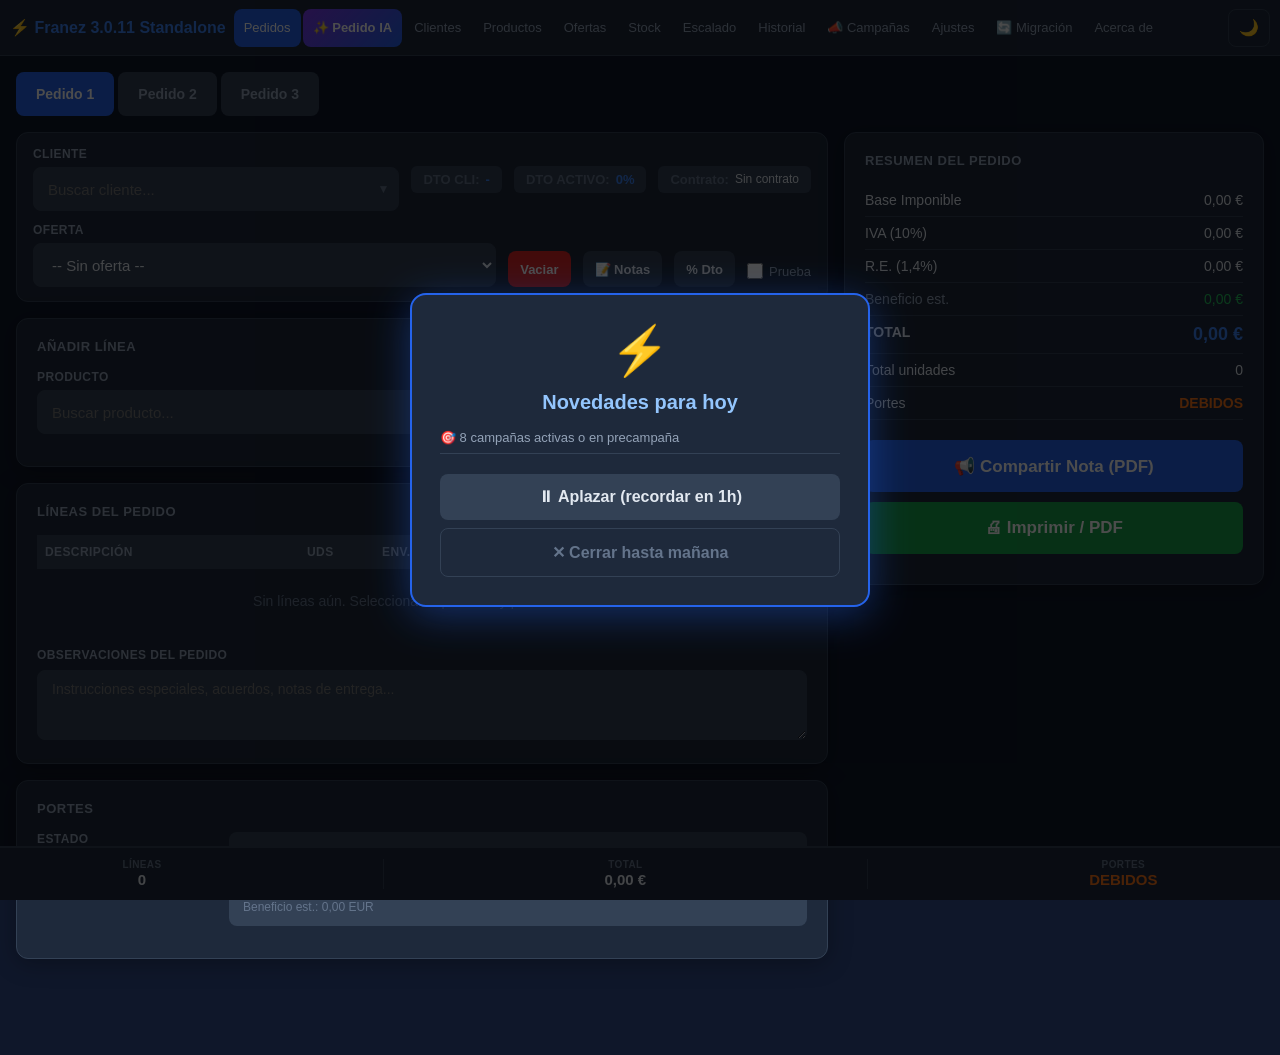
==== commit 85593b50: "Add files via upload" ====
--- a/index.html
+++ b/index.html
@@ -8,7 +8,7 @@
 <meta name="apple-mobile-web-app-title" content="Franez Standalone">
 <meta name="theme-color" content="#2563eb">
 <meta name="viewport" content="width=device-width, initial-scale=1.0">
-<title>Franez 3.0.10 Standalone</title>
+<title>Franez 3.0.11 Standalone</title>
 <link rel="manifest" href="[data-uri]">
 <link rel="apple-touch-icon" href="[data-uri]">
 <link rel="icon" type="image/svg+xml" href="[data-uri]">
@@ -27,7 +27,7 @@
 </script>
 <!-- ██ BLOQUE:NAV-INICIO ██ -->
 <nav id="nav">
-  <span id="nav-title">&#9889; Franez 3.0.10 Standalone</span>
+  <span id="nav-title">&#9889; Franez 3.0.11 Standalone</span>
   <button class="nav-btn active" onclick="showPanel('pedidos',this)">Pedidos</button>
   <button class="nav-btn ai-btn" onclick="showPanel('ia',this)">&#10024; Pedido IA</button>
   <button class="nav-btn" onclick="showPanel('visitas',this)" style="display:none">&#128205; Visitas</button>
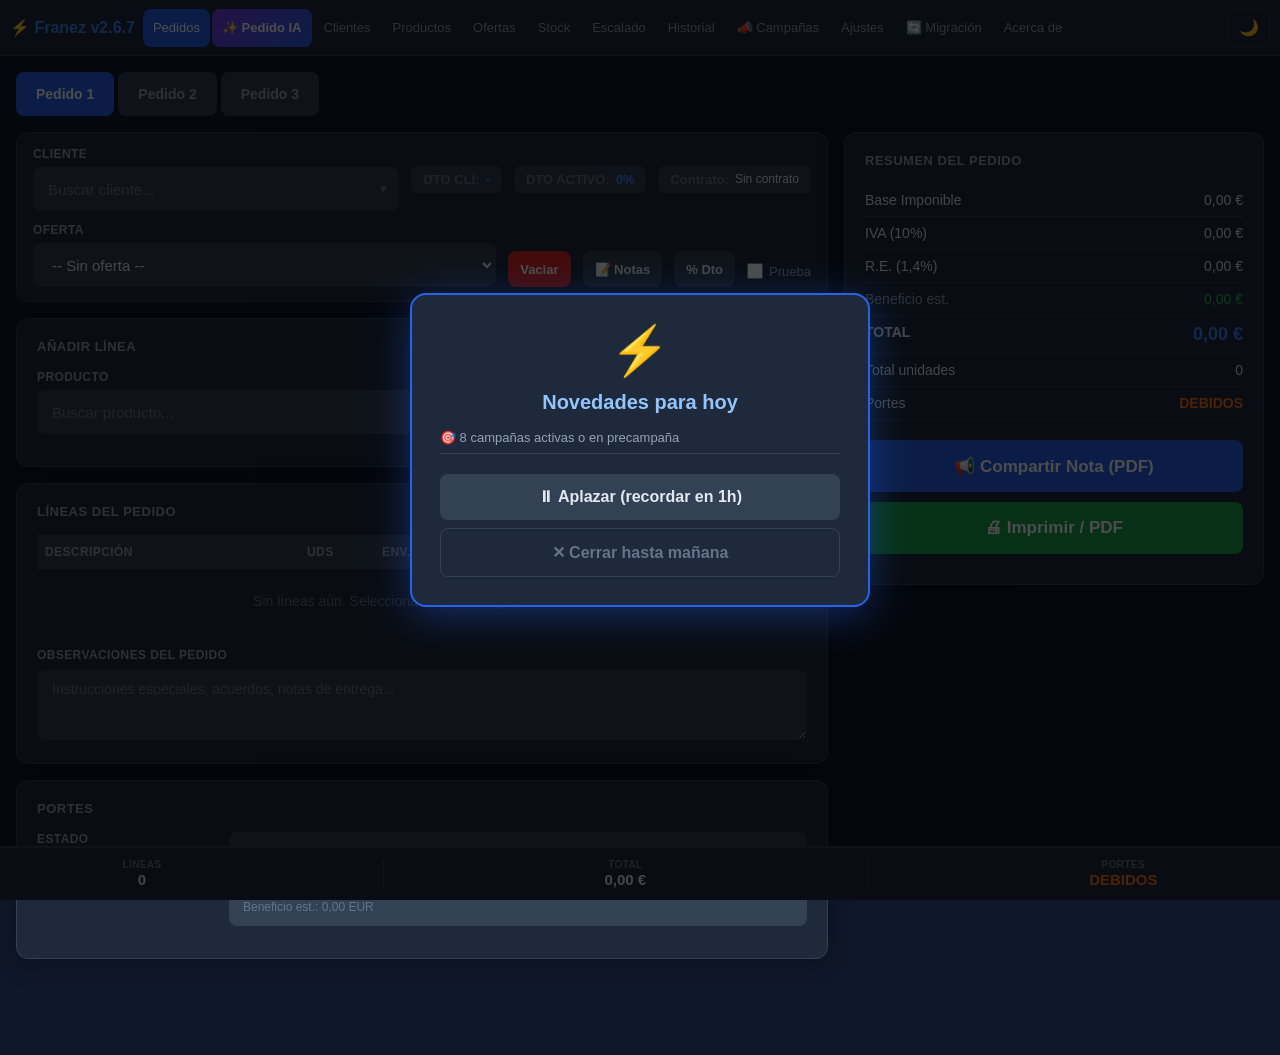
==== commit 50c1f2d2: "Add files via upload" ====
--- a/index.html
+++ b/index.html
@@ -5,11 +5,11 @@
 <meta name="mobile-web-app-capable" content="yes">
 <meta name="apple-mobile-web-app-capable" content="yes">
 <meta name="apple-mobile-web-app-status-bar-style" content="black-translucent">
-<meta name="apple-mobile-web-app-title" content="Franez Standalone">
+<meta name="apple-mobile-web-app-title" content="Franez">
 <meta name="theme-color" content="#2563eb">
 <meta name="viewport" content="width=device-width, initial-scale=1.0">
-<title>Franez 3.0.11 Standalone</title>
-<link rel="manifest" href="[data-uri]">
+<title>Franez Pedidos</title>
+<link rel="manifest" href="[data-uri]">
 <link rel="apple-touch-icon" href="[data-uri]">
 <link rel="icon" type="image/svg+xml" href="[data-uri]">
 <!-- ██ BLOQUE:STYLE-INICIO ██ -->
@@ -27,7 +27,7 @@
 </script>
 <!-- ██ BLOQUE:NAV-INICIO ██ -->
 <nav id="nav">
-  <span id="nav-title">&#9889; Franez 3.0.11 Standalone</span>
+  <span id="nav-title">&#9889; Franez v2.6.7</span>
   <button class="nav-btn active" onclick="showPanel('pedidos',this)">Pedidos</button>
   <button class="nav-btn ai-btn" onclick="showPanel('ia',this)">&#10024; Pedido IA</button>
   <button class="nav-btn" onclick="showPanel('visitas',this)" style="display:none">&#128205; Visitas</button>
--- a/franez.css
+++ b/franez.css
@@ -1,280 +1,277 @@
-﻿*{box-sizing:border-box;margin:0;padding:0}
-body{font-family:'Inter',Roboto,sans-serif;background:#0f172a;color:#e2e8f0;min-height:100vh;font-size:15px}
-:root{--cobalt:#2563eb;--cobalt-dark:#1d4ed8;--cobalt-light:#3b82f6;--slate:#1e293b;--slate2:#334155;--slate3:#475569;--card:#1e293b;--border:#334155;--green:#16a34a;--red:#dc2626;--orange:#ea580c;--purple:#7c3aed;--text:#e2e8f0;--text2:#94a3b8;--text3:#64748b;--radius:12px;--shadow:0 4px 24px rgba(0,0,0,0.3)}
-/* TEMA CLARO */
-html.tema-claro{--slate:#f1f5f9;--slate2:#e2e8f0;--slate3:#cbd5e1;--card:#ffffff;--border:#cbd5e1;--text:#1e293b;--text2:#475569;--text3:#94a3b8;--shadow:0 4px 24px rgba(0,0,0,0.10)}
-html.tema-claro body{background:#f8fafc;color:#1e293b}
-html.tema-claro input[type=text],html.tema-claro input[type=email],html.tema-claro input[type=number],html.tema-claro input[type=date],html.tema-claro select,html.tema-claro textarea{background:#e2e8f0;border-color:#cbd5e1;color:#1e293b}
-html.tema-claro select option{background:#e2e8f0;color:#1e293b}
-html.tema-claro .cb-input{background:#e2e8f0;border-color:#cbd5e1;color:#1e293b}
-html.tema-claro .cb-list{background:#f1f5f9;border-color:var(--cobalt-light)}
-html.tema-claro .lines-table tr:hover td{background:rgba(0,0,0,.04)}
-/* TEMA SOL */
-html.tema-sol{--slate:#ffffff;--slate2:#f0f0f0;--slate3:#cccccc;--card:#ffffff;--border:#999999;--text:#000000;--text2:#1a1a1a;--text3:#444444;--shadow:0 4px 24px rgba(0,0,0,0.15)}
-html.tema-sol body{background:#ffffff;color:#000000}
-html.tema-sol input[type=text],html.tema-sol input[type=email],html.tema-sol input[type=number],html.tema-sol input[type=date],html.tema-sol select,html.tema-sol textarea{background:#f0f0f0;border-color:#999;color:#000}
-html.tema-sol select option{background:#f0f0f0;color:#000}
-html.tema-sol .cb-input{background:#f0f0f0;border-color:#999;color:#000}
-html.tema-sol .cb-list{background:#ffffff;border-color:#000}
-html.tema-sol .lines-table tr:hover td{background:rgba(0,0,0,.06)}
-html.tema-sol .toast{background:#f0f0f0;color:#000}
-/* BOTÓN TEMA */
-#btn-tema{background:transparent;color:var(--text2);padding:7px 10px;border-radius:8px;font-size:16px;min-height:38px;transition:all .2s;margin-left:auto;border:1px solid var(--border)}
-#btn-tema:hover{background:var(--cobalt);color:#fff;border-color:var(--cobalt)}
-button{cursor:pointer;border:none;outline:none;font-family:inherit}
-input,select,textarea{font-family:inherit;outline:none}
-.hidden{display:none!important}
-/* NAV */
-#nav{background:var(--slate);border-bottom:1px solid var(--border);display:flex;align-items:center;padding:0 10px;min-height:56px;gap:2px;position:sticky;top:0;z-index:100;flex-wrap:wrap}
-#nav-title{font-weight:700;font-size:16px;color:var(--cobalt-light);margin-right:6px;white-space:nowrap;padding:4px 0}
-.nav-btn{background:transparent;color:var(--text2);padding:7px 10px;border-radius:8px;font-size:13px;font-weight:500;transition:all .2s;min-height:38px;position:relative;white-space:nowrap}
-.nav-btn:hover{background:var(--cobalt);color:#fff}
-.nav-btn.active{background:var(--cobalt);color:#fff}
-.nav-btn.ai-btn{background:linear-gradient(135deg,#7c3aed,#2563eb);color:#fff;font-weight:700}
-.nav-btn.ai-btn:hover,.nav-btn.ai-btn.active{background:linear-gradient(135deg,#6d28d9,#1d4ed8);box-shadow:0 0 16px rgba(124,58,237,.5)}
-.nav-badge{position:absolute;top:3px;right:3px;background:var(--red);color:#fff;border-radius:10px;font-size:10px;font-weight:700;padding:1px 5px;min-width:16px;text-align:center;line-height:1.4}
-/* TOAST */
-#toast-container{position:fixed;bottom:80px;right:24px;z-index:9999;display:flex;flex-direction:column;gap:8px;pointer-events:none}
-.toast{background:var(--slate2);color:#fff;padding:12px 20px;border-radius:10px;font-size:14px;box-shadow:var(--shadow);max-width:340px;animation:slideIn .3s ease;pointer-events:all}
-.toast.ok{border-left:4px solid var(--green)}.toast.err{border-left:4px solid var(--red)}
-@keyframes slideIn{from{transform:translateX(110px);opacity:0}to{transform:translateX(0);opacity:1}}
-/* PANELS */
-.panel{display:none;padding:16px;max-width:1400px;margin:0 auto;padding-bottom:80px}
-.panel.active{display:block}
-/* CARDS */
-.card{background:var(--card);border:1px solid var(--border);border-radius:var(--radius);padding:20px;margin-bottom:16px;box-shadow:var(--shadow)}
-.card-title{font-size:13px;font-weight:700;color:var(--text2);text-transform:uppercase;letter-spacing:.5px;margin-bottom:16px}
-/* FORMS */
-.form-row{display:flex;gap:12px;flex-wrap:wrap;margin-bottom:12px}
-.form-group{display:flex;flex-direction:column;gap:6px;flex:1;min-width:140px}
-.form-group label{font-size:12px;color:var(--text2);font-weight:600;text-transform:uppercase;letter-spacing:.4px}
-input[type=text],input[type=email],input[type=number],input[type=date],select,textarea{background:var(--slate2);border:1px solid var(--border);color:var(--text);padding:10px 14px;border-radius:8px;font-size:15px;width:100%;min-height:44px;transition:border .2s}
-input:focus,select:focus,textarea:focus{border-color:var(--cobalt-light)}
-select option{background:var(--slate2)}
-textarea{resize:vertical;min-height:80px}
-/* BUTTONS */
-.btn{display:inline-flex;align-items:center;justify-content:center;gap:8px;padding:10px 20px;border-radius:8px;font-size:15px;font-weight:600;min-height:44px;transition:all .2s;white-space:nowrap}
-.btn-primary{background:var(--cobalt);color:#fff}.btn-primary:hover{background:var(--cobalt-dark)}
-.btn-success{background:var(--green);color:#fff}.btn-success:hover{background:#15803d}
-.btn-danger{background:var(--red);color:#fff}.btn-danger:hover{background:#b91c1c}
-.btn-ghost{background:var(--slate2);color:var(--text)}.btn-ghost:hover{background:var(--slate3)}
-.btn-ai{background:linear-gradient(135deg,#7c3aed,#2563eb);color:#fff;font-weight:700}
-.btn-ai:hover{background:linear-gradient(135deg,#6d28d9,#1d4ed8);box-shadow:0 4px 20px rgba(124,58,237,.4)}
-.btn-ai:disabled{opacity:.5;cursor:not-allowed}
-.btn-sm{padding:6px 12px;font-size:13px;min-height:36px}
-.btn-lg{padding:14px 28px;font-size:17px;min-height:52px;width:100%;margin-bottom:10px}
-#btn-anadir:focus{border:2px solid #60a5fa!important;box-shadow:0 0 0 3px rgba(96,165,250,0.4),0 0 16px rgba(37,99,235,0.6)!important;background:#3b82f6!important;outline:none}
-/* COMBOBOX */
-.cb-wrap{position:relative;flex:1}
-.cb-input{background:var(--slate2);border:1px solid var(--border);color:var(--text);padding:10px 36px 10px 14px;border-radius:8px;font-size:15px;width:100%;min-height:44px;cursor:text;transition:border .2s}
-.cb-input:focus{border-color:var(--cobalt-light)}
-.cb-arrow{position:absolute;right:10px;top:50%;transform:translateY(-50%);color:var(--text3);pointer-events:none;font-size:12px}
-.cb-list{position:absolute;top:calc(100% + 4px);left:0;right:0;background:var(--slate);border:1px solid var(--cobalt-light);border-radius:8px;z-index:500;max-height:280px;overflow-y:auto;box-shadow:0 8px 32px rgba(0,0,0,.5);display:none}
-.cb-list.open{display:block}
-.cb-item{padding:10px 14px;cursor:pointer;font-size:14px;border-bottom:1px solid var(--border);line-height:1.3}
-.cb-item:last-child{border-bottom:none}
-.cb-item:hover,.cb-item.active{background:var(--cobalt);color:#fff}
-.cb-item-sub{font-size:12px;opacity:.75;margin-top:2px}
-.cb-empty{padding:12px 14px;color:var(--text3);font-size:13px;text-align:center}
-/* PEDIDOS */
-#pedidos-container{display:grid;grid-template-columns:1fr 420px;gap:16px;align-items:start}
-#order-tabs{display:flex;gap:4px;margin-bottom:16px}
-.order-tab{background:var(--slate2);color:var(--text2);padding:10px 20px;border-radius:8px;font-size:14px;font-weight:600;min-height:44px;transition:all .2s}
-.order-tab.active{background:var(--cobalt);color:#fff}
-#status-bar{background:var(--slate);border:1px solid var(--border);border-radius:var(--radius);padding:14px 16px;margin-bottom:16px;display:flex;flex-wrap:wrap;gap:12px;align-items:center}
-.status-badge{background:var(--slate2);padding:6px 12px;border-radius:6px;font-size:13px;display:inline-flex;gap:6px;align-items:center}
-.badge-label{color:var(--text3);font-weight:600}
-.badge-value{color:var(--cobalt-light);font-weight:700}
-.lines-table{width:100%;border-collapse:collapse;font-size:14px}
-.lines-table th{background:var(--slate2);color:var(--text2);padding:10px 8px;text-align:left;font-size:12px;text-transform:uppercase;letter-spacing:.4px;font-weight:700}
-.lines-table td{padding:10px 8px;border-bottom:1px solid var(--border);vertical-align:middle}
-.lines-table tr:hover td{background:rgba(255,255,255,.03)}
-#summary-card{position:sticky;top:72px}
-.summary-row{display:flex;justify-content:space-between;padding:8px 0;border-bottom:1px solid var(--border);font-size:14px}
-.summary-row:last-child{border:none}
-.summary-total{font-size:18px;font-weight:700;color:var(--cobalt-light)}
-.notas-pedido{width:100%;background:var(--slate2);border:1px solid var(--border);color:var(--text);padding:10px 14px;border-radius:8px;font-size:14px;min-height:70px;resize:vertical;font-family:inherit;margin-top:8px}
-.notas-pedido:focus{border-color:var(--cobalt-light)}
-.stock-aviso{background:#7f1d1d;border:1px solid #dc2626;color:#fecaca;border-radius:8px;padding:10px 14px;font-size:13px;font-weight:600;margin-top:6px;display:none}
-.portes-info{background:var(--slate2);border-radius:8px;padding:12px 14px;font-size:13px;flex:1}
-.portes-progress{height:6px;background:var(--border);border-radius:3px;margin:8px 0}
-.portes-bar{height:6px;background:var(--cobalt);border-radius:3px;transition:width .3s}
-/* BARRA INFERIOR FIJA */
-#barra-pedido{position:fixed;bottom:0;left:0;right:0;z-index:200;background:var(--slate);border-top:2px solid var(--border);display:none;align-items:center;justify-content:space-around;padding:0 16px;height:54px;gap:8px}
-#barra-pedido.visible{display:flex}
-.barra-item{display:flex;flex-direction:column;align-items:center;line-height:1.2}
-.barra-item-label{font-size:10px;color:var(--text3);font-weight:600;text-transform:uppercase;letter-spacing:.4px}
-.barra-item-value{font-size:15px;font-weight:700;color:var(--text)}
-.barra-sep{width:1px;height:30px;background:var(--border)}
-/* ALERTS */
-.alert{border-radius:10px;padding:14px 16px;margin-bottom:12px;display:flex;justify-content:space-between;align-items:flex-start;gap:12px;font-size:14px;line-height:1.5}
-.alert-purple{background:#4c1d95;border:1px solid #7c3aed;color:#e9d5ff}
-.alert-orange{background:#7c2d12;border:1px solid #ea580c;color:#fed7aa}
-.alert-red{background:#7f1d1d;border:1px solid #dc2626;color:#fecaca}
-.alert-close{background:transparent;color:inherit;font-size:18px;line-height:1;padding:0;flex-shrink:0;opacity:.7;cursor:pointer}
-.alert-close:hover{opacity:1}
-/* HISTORIAL */
-.hist-table{width:100%;border-collapse:collapse;font-size:13px}
-.hist-table th{background:var(--slate2);color:var(--text2);padding:10px 8px;text-align:left;font-size:12px;font-weight:700;text-transform:uppercase}
-.hist-table td{padding:10px 8px;border-bottom:1px solid var(--border);vertical-align:top}
-/* ITEMS */
-.client-item,.product-item,.offer-item{background:var(--slate2);border-radius:8px;padding:14px 16px;margin-bottom:8px;display:flex;justify-content:space-between;align-items:center;gap:12px;flex-wrap:wrap}
-.item-name{font-weight:600;font-size:15px}
-.item-sub{font-size:12px;color:var(--text2);margin-top:2px}
-.item-actions{display:flex;gap:6px;flex-shrink:0}
-/* STATS */
-.stats-grid{display:grid;grid-template-columns:repeat(auto-fit,minmax(140px,1fr));gap:12px}
-.stat-card{background:var(--slate2);border-radius:10px;padding:16px;text-align:center}
-.stat-value{font-size:24px;font-weight:700;color:var(--cobalt-light)}
-.stat-label{font-size:12px;color:var(--text2);margin-top:4px;text-transform:uppercase;letter-spacing:.4px}
-/* STOCK */
-.stock-item{background:var(--slate2);border-radius:8px;padding:12px 16px;margin-bottom:8px;display:flex;justify-content:space-between;align-items:center;gap:12px}
-.stock-toggle{border:none;border-radius:8px;padding:8px 16px;font-size:13px;font-weight:700;cursor:pointer;min-width:110px;min-height:40px;transition:all .2s}
-.stock-toggle.ok{background:#15803d;color:#fff}
-.stock-toggle.nostock{background:var(--red);color:#fff}
-/* ESCALADO */
-.esc-table{width:100%;border-collapse:collapse;font-size:13px;margin-top:12px}
-.esc-table th{background:var(--cobalt);color:#fff;padding:10px 8px;text-align:left;font-size:12px;font-weight:700}
-.esc-table td{padding:9px 8px;border-bottom:1px solid var(--border);vertical-align:middle}
-.esc-table tr:nth-child(even) td{background:rgba(255,255,255,.03)}
-.semaforo-rojo{background:#7f1d1d;border-left:4px solid #ef4444;color:#fca5a5}
-.semaforo-amarillo{background:#78350f;border-left:4px solid #f59e0b;color:#fde68a}
-.semaforo-verde{background:#064e3b;border-left:4px solid #22c55e;color:#6ee7b7}
-.semaforo-gris{background:var(--slate2);border-left:4px solid var(--border);color:var(--text2)}
-.visita-card{border-radius:8px;padding:12px 14px;margin-bottom:8px;font-size:13px;cursor:pointer;transition:opacity .2s}
-.visita-card:hover{opacity:.85}
-.dia-col{background:var(--slate2);border-radius:10px;padding:12px}
-.dia-col-header{font-weight:700;font-size:13px;color:var(--text2);margin-bottom:10px;display:flex;justify-content:space-between;align-items:center}
-.dia-col-header.hoy{color:var(--cobalt-light)}
-/* RESPONSIVE */
-@media(max-width:640px){#semana-dias-grid{grid-template-columns:1fr!important}}
-.prog-bar{height:8px;border-radius:4px;transition:width .3s}
-.prog-green{background:#22c55e}.prog-yellow{background:#eab308}
-.prog-red{background:var(--red)}.prog-gray{background:var(--slate3)}
-.cli-esc-card{background:var(--slate2);border-radius:10px;padding:16px;margin-bottom:10px}
-.cli-esc-name{font-weight:700;font-size:15px;margin-bottom:8px}
-.cli-esc-row{display:flex;align-items:center;gap:10px;margin-bottom:6px;font-size:13px;flex-wrap:wrap}
-.cli-esc-label{color:var(--text2);min-width:120px}
-.tramo-badge{background:var(--cobalt);color:#fff;border-radius:6px;padding:3px 10px;font-size:12px;font-weight:700}
-/* IA */
-.ia-hero{background:linear-gradient(135deg,#1e1b4b 0%,#1e3a8a 50%,#0f172a 100%);border:1px solid #3730a3;border-radius:16px;padding:28px;margin-bottom:20px;position:relative;overflow:hidden}
-.ia-hero::before{content:'';position:absolute;top:-40px;right:-40px;width:200px;height:200px;background:radial-gradient(circle,rgba(124,58,237,.2) 0%,transparent 70%);pointer-events:none}
-.ia-hero-title{font-size:22px;font-weight:800;color:#fff;margin-bottom:6px;display:flex;align-items:center;gap:10px;flex-wrap:wrap}
-.ia-hero-sub{font-size:14px;color:#a5b4fc;line-height:1.6}
-.ia-badge{background:linear-gradient(135deg,#7c3aed,#2563eb);color:#fff;border-radius:20px;padding:3px 12px;font-size:11px;font-weight:700;letter-spacing:.5px}
-.ia-step{display:flex;align-items:flex-start;gap:14px;margin-bottom:12px}
-.ia-step-num{background:var(--cobalt);color:#fff;border-radius:50%;width:28px;height:28px;flex-shrink:0;display:flex;align-items:center;justify-content:center;font-size:13px;font-weight:700;margin-top:2px}
-.ia-step-label{font-size:13px;font-weight:700;color:var(--text);margin-bottom:2px}
-.ia-step-sub{font-size:12px;color:var(--text2)}
-.ia-textarea{width:100%;background:#0f172a;border:2px solid var(--border);color:var(--text);padding:14px 16px;border-radius:10px;font-size:14px;min-height:150px;resize:vertical;font-family:inherit;line-height:1.6;transition:border .2s}
-.ia-textarea:focus{border-color:#7c3aed;box-shadow:0 0 0 3px rgba(124,58,237,.15)}
-.ia-textarea::placeholder{color:var(--text3)}
-.ia-spinner-wrap{display:flex;flex-direction:column;align-items:center;justify-content:center;padding:40px;gap:16px}
-.ia-spinner{width:48px;height:48px;border:4px solid var(--border);border-top-color:#7c3aed;border-radius:50%;animation:spin .8s linear infinite}
-@keyframes spin{to{transform:rotate(360deg)}}
-.ia-line-card{background:var(--slate);border:1px solid var(--border);border-radius:10px;padding:14px 16px;margin-bottom:10px}
-.ia-summary-bar{background:linear-gradient(135deg,#1e3a8a,#312e81);border:1px solid #3730a3;border-radius:10px;padding:16px 20px;margin-top:16px;display:flex;align-items:center;justify-content:space-between;gap:16px;flex-wrap:wrap}
-.ia-summary-val{font-size:20px;font-weight:800;color:#fff}
-.ia-summary-label{font-size:11px;color:#a5b4fc;text-transform:uppercase;letter-spacing:.4px;text-align:center}
-.ia-api-key-box{background:#1c1a0a;border:1px solid #92400e;border-radius:10px;padding:16px;margin-bottom:16px}
-.ia-api-key-title{font-size:13px;font-weight:700;color:#fbbf24;margin-bottom:8px}
-.ia-api-key-input{background:#0f172a;border:1px solid #92400e;color:#fff;padding:10px 14px;border-radius:8px;font-size:14px;width:100%;min-height:44px;font-family:monospace}
-.ia-api-key-input:focus{border-color:#fbbf24}
-/* ACERCA DE */
-.about-hero{text-align:center;padding:40px 20px 32px;border-bottom:1px solid var(--border);margin-bottom:24px}
-.about-title{font-size:28px;font-weight:800;color:#fff;margin-bottom:8px}
-.about-version{background:var(--cobalt);color:#fff;border-radius:20px;padding:3px 14px;font-size:13px;font-weight:700;display:inline-block;margin-bottom:12px}
-.about-desc{font-size:15px;color:var(--text2);max-width:400px;margin:0 auto 8px}
-.about-author{font-size:14px;color:var(--text2)}
-.changelog-item{display:flex;gap:12px;padding:10px 0;border-bottom:1px solid var(--border)}
-.changelog-item:last-child{border:none}
-.changelog-version{background:var(--slate2);color:var(--cobalt-light);border-radius:6px;padding:2px 8px;font-size:12px;font-weight:700;white-space:nowrap;align-self:flex-start;margin-top:2px}
-.changelog-desc{font-size:13px;color:var(--text2);line-height:1.5}
-.about-legal{margin-top:32px;padding-top:20px;border-top:1px solid var(--border);font-size:11px;color:var(--text3);line-height:1.8;text-align:center}
-/* PRINT */
-#print-area{display:none}
-@media print{body>*{display:none!important}#print-area{display:block!important;color:#000;background:#fff;font-family:Arial,sans-serif;font-size:11pt;padding:12mm}.print-title{font-size:17pt;font-weight:bold;text-align:center;margin-bottom:3pt}.print-ref{font-size:9pt;text-align:center;color:#555;margin-bottom:12pt}.print-section{margin-bottom:10pt}.print-section-title{font-size:8pt;font-weight:bold;text-transform:uppercase;border-bottom:1pt solid #000;padding-bottom:2pt;margin-bottom:5pt;letter-spacing:.5pt;background:#2563eb;color:#fff;padding:4pt 6pt;border:none}.print-field{display:flex;gap:8pt;margin-bottom:2pt;font-size:9pt}.print-field-label{font-weight:bold;min-width:100pt;flex-shrink:0}.print-table{width:100%;border-collapse:collapse;font-size:9pt;margin-bottom:8pt}.print-table th{background:#e2e8f0;font-weight:bold;padding:4pt 5pt;border:1pt solid #ccc;text-align:left;font-size:8pt}.print-table td{padding:4pt 5pt;border:1pt solid #ccc;vertical-align:top}.print-totals{text-align:right;margin-bottom:8pt}.print-totals table{margin-left:auto;font-size:9pt}.print-totals td{padding:2pt 5pt}.print-total-final td{font-weight:bold;font-size:11pt;border-top:2pt solid #000}.print-footer{margin-top:8pt;font-size:9pt;display:flex;justify-content:space-between}.print-obs{margin-bottom:8pt;font-size:9pt;border:1pt solid #ccc;padding:6pt}.print-obs-title{font-weight:bold;margin-bottom:3pt}}
-/* RESPONSIVE */
-@media(max-width:960px){#pedidos-container{grid-template-columns:1fr}}
-@media(max-width:640px){.form-row{flex-direction:column}.form-group{min-width:100%}#status-bar{flex-direction:column;align-items:flex-start}.lines-table{font-size:12px}.ia-hero{padding:20px}.ia-hero-title{font-size:17px}}
-/* MODAL CONTRATO VENCIDO */
-.modal-overlay{position:fixed;inset:0;background:rgba(0,0,0,.7);z-index:9000;display:flex;align-items:center;justify-content:center;padding:16px}
-.modal-box{background:var(--slate);border:2px solid var(--red);border-radius:16px;padding:28px;max-width:420px;width:100%;box-shadow:0 8px 40px rgba(220,38,38,.4);animation:modalIn .25s ease}
-@keyframes modalIn{from{transform:scale(.9);opacity:0}to{transform:scale(1);opacity:1}}
-.modal-icon{font-size:48px;text-align:center;margin-bottom:12px}
-.modal-title{font-size:20px;font-weight:800;color:#fca5a5;text-align:center;margin-bottom:8px}
-.modal-body{font-size:14px;color:var(--text2);text-align:center;line-height:1.6;margin-bottom:20px}
-.modal-btn{width:100%;padding:14px;background:var(--red);color:#fff;border:none;border-radius:8px;font-size:16px;font-weight:700;cursor:pointer}
-.modal-btn:hover{background:#b91c1c}
-/* CAMPAÑAS */
-.camp-hero{background:linear-gradient(135deg,#064e3b 0%,#065f46 50%,#0f172a 100%);border:1px solid #047857;border-radius:16px;padding:24px;margin-bottom:20px}
-.camp-hero-title{font-size:20px;font-weight:800;color:#fff;margin-bottom:4px;display:flex;align-items:center;gap:10px}
-.camp-hero-sub{font-size:13px;color:#6ee7b7}
-.camp-tabs{display:flex;gap:8px;margin-bottom:20px;flex-wrap:wrap}
-.camp-tab{background:var(--slate2);color:var(--text2);border:none;border-radius:8px;padding:8px 16px;font-size:13px;font-weight:600;cursor:pointer;transition:all .2s}
-.camp-tab.active{background:#047857;color:#fff}
-.camp-tab:hover:not(.active){background:var(--slate3);color:var(--text)}
-.camp-card{background:var(--card);border:1px solid var(--border);border-radius:12px;padding:16px;margin-bottom:12px}
-.camp-card-header{display:flex;justify-content:space-between;align-items:flex-start;gap:12px;flex-wrap:wrap;margin-bottom:10px}
-.camp-card-name{font-size:15px;font-weight:700;color:var(--text)}
-.camp-badge-activa{background:#065f46;color:#6ee7b7;border-radius:6px;padding:3px 10px;font-size:11px;font-weight:700}
-.camp-badge-proxima{background:#1e3a8a;color:#93c5fd;border-radius:6px;padding:3px 10px;font-size:11px;font-weight:700}
-.camp-badge-preoferta{background:#78350f;color:#fcd34d;border-radius:6px;padding:3px 10px;font-size:11px;font-weight:700}
-.camp-badge-pasada{background:var(--slate2);color:var(--text3);border-radius:6px;padding:3px 10px;font-size:11px;font-weight:700}
-.camp-meta{font-size:12px;color:var(--text2);margin-bottom:8px;display:flex;gap:16px;flex-wrap:wrap}
-.camp-tramos{display:flex;gap:8px;flex-wrap:wrap;margin-bottom:10px}
-.camp-tramo{background:var(--slate2);border-radius:6px;padding:4px 10px;font-size:12px;font-weight:600;color:var(--text2)}
-.camp-tramo.mejor{background:#065f46;color:#6ee7b7}
-.camp-productos{font-size:12px;color:var(--text2);margin-bottom:10px}
-.camp-actions{display:flex;gap:8px;flex-wrap:wrap}
-.camp-candidatos{margin-top:12px;border-top:1px solid var(--border);padding-top:12px}
-.camp-cand-item{display:flex;justify-content:space-between;align-items:center;padding:8px 0;border-bottom:1px solid var(--border);font-size:13px}
-.camp-cand-item:last-child{border:none}
-.camp-cand-nombre{font-weight:600}
-.camp-cand-sub{font-size:11px;color:var(--text2)}
-.camp-cand-dto{font-size:12px;color:#6ee7b7;font-weight:700}
-.cal-year{display:grid;grid-template-columns:repeat(12,1fr);gap:4px;margin-bottom:20px;overflow-x:auto}
-.cal-mes{min-width:60px}
-.cal-mes-label{font-size:10px;font-weight:700;color:var(--text2);text-align:center;margin-bottom:4px;text-transform:uppercase}
-.cal-bar{height:10px;border-radius:3px;margin-bottom:2px;position:relative;cursor:pointer}
-.cal-bar:hover::after{content:attr(title);position:absolute;bottom:14px;left:0;background:var(--slate);border:1px solid var(--border);border-radius:6px;padding:4px 8px;font-size:11px;color:var(--text);white-space:nowrap;z-index:10;pointer-events:none}
-.cal-bar-activa{background:#047857}
-.cal-bar-preoferta{background:#d97706}
-.cal-bar-proxima{background:#1d4ed8}
-.cal-bar-vacia{background:var(--border)}
-.settings-row{display:flex;align-items:center;gap:12px;padding:10px 0;border-bottom:1px solid var(--border);flex-wrap:wrap}
-.settings-row:last-child{border:none}
-.settings-label{flex:1;min-width:200px}
-.settings-label-title{font-size:14px;font-weight:600;color:var(--text)}
-.settings-label-sub{font-size:12px;color:var(--text2);margin-top:2px}
-.settings-input{width:80px;text-align:center}
-/* Filtros clientes y escalado */
-.cli-filtros{display:flex;gap:6px;margin-bottom:10px;flex-wrap:wrap}
-.cli-filtro-btn{background:var(--slate2);color:var(--text2);border:1px solid var(--border);border-radius:8px;padding:7px 14px;font-size:13px;font-weight:600;cursor:pointer;transition:all .2s;min-height:36px}
-.cli-filtro-btn:hover{background:var(--slate3);color:var(--text)}
-.cli-filtro-btn.active{background:var(--cobalt);color:#fff;border-color:var(--cobalt)}
-
-/* AVISOS CAMPANAS */
-.aviso-camp-linea{background:#7c2d12;border:1px solid #ea580c;color:#fed7aa;border-radius:8px;padding:10px 14px;font-size:13px;font-weight:600;margin-top:6px;display:flex;align-items:center;gap:10px;cursor:pointer}
-.aviso-camp-linea:hover{background:#9a3412}
-.aviso-camp-acum{background:#064e3b;border:1px solid #047857;color:#6ee7b7;border-radius:10px;padding:14px 16px;margin-bottom:12px;font-size:14px;line-height:1.6}
-.aviso-camp-acum-title{font-weight:700;margin-bottom:6px;font-size:15px}
-.aviso-camp-acum-item{display:flex;align-items:flex-start;gap:8px;padding:6px 0;border-bottom:1px solid rgba(16,185,129,.2)}
-.aviso-camp-acum-item:last-child{border:none}
-/* ===== VISITAS ===== */
-#panel-visitas .visita-tab-btn:hover:not(.active){background:var(--slate2)!important;color:var(--text)!important;}
-#panel-visitas .dia-col{background:var(--slate);border:1px solid var(--border);border-radius:14px;padding:16px;transition:all .2s;}
-#panel-visitas .dia-col:hover{border-color:var(--cobalt-light);}
-#panel-visitas .dia-col-header{font-weight:700;font-size:14px;color:var(--text);margin-bottom:12px;display:flex;justify-content:space-between;align-items:center;padding-bottom:10px;border-bottom:1px solid var(--border);}
-#panel-visitas .dia-col-header.hoy{color:var(--cobalt-light);}
-#panel-visitas .visita-card{border-radius:10px;padding:12px 14px;margin-bottom:8px;font-size:13px;cursor:pointer;transition:all .2s;border-left-width:4px;border-left-style:solid;}
-#panel-visitas .visita-card:hover{transform:translateX(4px);}
-#panel-visitas .semaforo-rojo{background:linear-gradient(135deg,#7f1d1d 0%,#991b1b 100%);border-left-color:#ef4444;color:#fecaca;}
-#panel-visitas .semaforo-amarillo{background:linear-gradient(135deg,#78350f 0%,#92400e 100%);border-left-color:#f59e0b;color:#fef3c7;}
-#panel-visitas .semaforo-verde{background:linear-gradient(135deg,#064e3b 0%,#065f46 100%);border-left-color:#22c55e;color:#d1fae5;}
-#panel-visitas .semaforo-gris{background:var(--slate2);border-left-color:var(--border);color:var(--text2);}
-@media(max-width:900px){#panel-visitas .briefing-grid{grid-template-columns:1fr!important;}}
-@media(max-width:640px){#visitas-tabs-container{flex-direction:column;}#visitas-tabs-container .visita-tab-btn{min-width:100%!important;}#semana-dias-grid{grid-template-columns:1fr!important;}}
-/* IDENTIDAD PRESTAR — discreta */
-.prestar-badge{display:inline-block;margin-left:6px;padding:2px 6px;border:1px solid rgba(255,255,255,.22);border-radius:5px;font-size:9px;font-weight:700;letter-spacing:.6px;vertical-align:middle;opacity:.75}
-.about-prestar{display:inline-block;margin-top:6px;padding:3px 7px;border:1px solid rgba(255,255,255,.18);border-radius:5px;font-size:10px;font-weight:700;letter-spacing:.8px;opacity:.7}
+﻿*{box-sizing:border-box;margin:0;padding:0}
+body{font-family:'Inter',Roboto,sans-serif;background:#0f172a;color:#e2e8f0;min-height:100vh;font-size:15px}
+:root{--cobalt:#2563eb;--cobalt-dark:#1d4ed8;--cobalt-light:#3b82f6;--slate:#1e293b;--slate2:#334155;--slate3:#475569;--card:#1e293b;--border:#334155;--green:#16a34a;--red:#dc2626;--orange:#ea580c;--purple:#7c3aed;--text:#e2e8f0;--text2:#94a3b8;--text3:#64748b;--radius:12px;--shadow:0 4px 24px rgba(0,0,0,0.3)}
+/* TEMA CLARO */
+html.tema-claro{--slate:#f1f5f9;--slate2:#e2e8f0;--slate3:#cbd5e1;--card:#ffffff;--border:#cbd5e1;--text:#1e293b;--text2:#475569;--text3:#94a3b8;--shadow:0 4px 24px rgba(0,0,0,0.10)}
+html.tema-claro body{background:#f8fafc;color:#1e293b}
+html.tema-claro input[type=text],html.tema-claro input[type=email],html.tema-claro input[type=number],html.tema-claro input[type=date],html.tema-claro select,html.tema-claro textarea{background:#e2e8f0;border-color:#cbd5e1;color:#1e293b}
+html.tema-claro select option{background:#e2e8f0;color:#1e293b}
+html.tema-claro .cb-input{background:#e2e8f0;border-color:#cbd5e1;color:#1e293b}
+html.tema-claro .cb-list{background:#f1f5f9;border-color:var(--cobalt-light)}
+html.tema-claro .lines-table tr:hover td{background:rgba(0,0,0,.04)}
+/* TEMA SOL */
+html.tema-sol{--slate:#ffffff;--slate2:#f0f0f0;--slate3:#cccccc;--card:#ffffff;--border:#999999;--text:#000000;--text2:#1a1a1a;--text3:#444444;--shadow:0 4px 24px rgba(0,0,0,0.15)}
+html.tema-sol body{background:#ffffff;color:#000000}
+html.tema-sol input[type=text],html.tema-sol input[type=email],html.tema-sol input[type=number],html.tema-sol input[type=date],html.tema-sol select,html.tema-sol textarea{background:#f0f0f0;border-color:#999;color:#000}
+html.tema-sol select option{background:#f0f0f0;color:#000}
+html.tema-sol .cb-input{background:#f0f0f0;border-color:#999;color:#000}
+html.tema-sol .cb-list{background:#ffffff;border-color:#000}
+html.tema-sol .lines-table tr:hover td{background:rgba(0,0,0,.06)}
+html.tema-sol .toast{background:#f0f0f0;color:#000}
+/* BOTÓN TEMA */
+#btn-tema{background:transparent;color:var(--text2);padding:7px 10px;border-radius:8px;font-size:16px;min-height:38px;transition:all .2s;margin-left:auto;border:1px solid var(--border)}
+#btn-tema:hover{background:var(--cobalt);color:#fff;border-color:var(--cobalt)}
+button{cursor:pointer;border:none;outline:none;font-family:inherit}
+input,select,textarea{font-family:inherit;outline:none}
+.hidden{display:none!important}
+/* NAV */
+#nav{background:var(--slate);border-bottom:1px solid var(--border);display:flex;align-items:center;padding:0 10px;min-height:56px;gap:2px;position:sticky;top:0;z-index:100;flex-wrap:wrap}
+#nav-title{font-weight:700;font-size:16px;color:var(--cobalt-light);margin-right:6px;white-space:nowrap;padding:4px 0}
+.nav-btn{background:transparent;color:var(--text2);padding:7px 10px;border-radius:8px;font-size:13px;font-weight:500;transition:all .2s;min-height:38px;position:relative;white-space:nowrap}
+.nav-btn:hover{background:var(--cobalt);color:#fff}
+.nav-btn.active{background:var(--cobalt);color:#fff}
+.nav-btn.ai-btn{background:linear-gradient(135deg,#7c3aed,#2563eb);color:#fff;font-weight:700}
+.nav-btn.ai-btn:hover,.nav-btn.ai-btn.active{background:linear-gradient(135deg,#6d28d9,#1d4ed8);box-shadow:0 0 16px rgba(124,58,237,.5)}
+.nav-badge{position:absolute;top:3px;right:3px;background:var(--red);color:#fff;border-radius:10px;font-size:10px;font-weight:700;padding:1px 5px;min-width:16px;text-align:center;line-height:1.4}
+/* TOAST */
+#toast-container{position:fixed;bottom:80px;right:24px;z-index:9999;display:flex;flex-direction:column;gap:8px;pointer-events:none}
+.toast{background:var(--slate2);color:#fff;padding:12px 20px;border-radius:10px;font-size:14px;box-shadow:var(--shadow);max-width:340px;animation:slideIn .3s ease;pointer-events:all}
+.toast.ok{border-left:4px solid var(--green)}.toast.err{border-left:4px solid var(--red)}
+@keyframes slideIn{from{transform:translateX(110px);opacity:0}to{transform:translateX(0);opacity:1}}
+/* PANELS */
+.panel{display:none;padding:16px;max-width:1400px;margin:0 auto;padding-bottom:80px}
+.panel.active{display:block}
+/* CARDS */
+.card{background:var(--card);border:1px solid var(--border);border-radius:var(--radius);padding:20px;margin-bottom:16px;box-shadow:var(--shadow)}
+.card-title{font-size:13px;font-weight:700;color:var(--text2);text-transform:uppercase;letter-spacing:.5px;margin-bottom:16px}
+/* FORMS */
+.form-row{display:flex;gap:12px;flex-wrap:wrap;margin-bottom:12px}
+.form-group{display:flex;flex-direction:column;gap:6px;flex:1;min-width:140px}
+.form-group label{font-size:12px;color:var(--text2);font-weight:600;text-transform:uppercase;letter-spacing:.4px}
+input[type=text],input[type=email],input[type=number],input[type=date],select,textarea{background:var(--slate2);border:1px solid var(--border);color:var(--text);padding:10px 14px;border-radius:8px;font-size:15px;width:100%;min-height:44px;transition:border .2s}
+input:focus,select:focus,textarea:focus{border-color:var(--cobalt-light)}
+select option{background:var(--slate2)}
+textarea{resize:vertical;min-height:80px}
+/* BUTTONS */
+.btn{display:inline-flex;align-items:center;justify-content:center;gap:8px;padding:10px 20px;border-radius:8px;font-size:15px;font-weight:600;min-height:44px;transition:all .2s;white-space:nowrap}
+.btn-primary{background:var(--cobalt);color:#fff}.btn-primary:hover{background:var(--cobalt-dark)}
+.btn-success{background:var(--green);color:#fff}.btn-success:hover{background:#15803d}
+.btn-danger{background:var(--red);color:#fff}.btn-danger:hover{background:#b91c1c}
+.btn-ghost{background:var(--slate2);color:var(--text)}.btn-ghost:hover{background:var(--slate3)}
+.btn-ai{background:linear-gradient(135deg,#7c3aed,#2563eb);color:#fff;font-weight:700}
+.btn-ai:hover{background:linear-gradient(135deg,#6d28d9,#1d4ed8);box-shadow:0 4px 20px rgba(124,58,237,.4)}
+.btn-ai:disabled{opacity:.5;cursor:not-allowed}
+.btn-sm{padding:6px 12px;font-size:13px;min-height:36px}
+.btn-lg{padding:14px 28px;font-size:17px;min-height:52px;width:100%;margin-bottom:10px}
+#btn-anadir:focus{border:2px solid #60a5fa!important;box-shadow:0 0 0 3px rgba(96,165,250,0.4),0 0 16px rgba(37,99,235,0.6)!important;background:#3b82f6!important;outline:none}
+/* COMBOBOX */
+.cb-wrap{position:relative;flex:1}
+.cb-input{background:var(--slate2);border:1px solid var(--border);color:var(--text);padding:10px 36px 10px 14px;border-radius:8px;font-size:15px;width:100%;min-height:44px;cursor:text;transition:border .2s}
+.cb-input:focus{border-color:var(--cobalt-light)}
+.cb-arrow{position:absolute;right:10px;top:50%;transform:translateY(-50%);color:var(--text3);pointer-events:none;font-size:12px}
+.cb-list{position:absolute;top:calc(100% + 4px);left:0;right:0;background:var(--slate);border:1px solid var(--cobalt-light);border-radius:8px;z-index:500;max-height:280px;overflow-y:auto;box-shadow:0 8px 32px rgba(0,0,0,.5);display:none}
+.cb-list.open{display:block}
+.cb-item{padding:10px 14px;cursor:pointer;font-size:14px;border-bottom:1px solid var(--border);line-height:1.3}
+.cb-item:last-child{border-bottom:none}
+.cb-item:hover,.cb-item.active{background:var(--cobalt);color:#fff}
+.cb-item-sub{font-size:12px;opacity:.75;margin-top:2px}
+.cb-empty{padding:12px 14px;color:var(--text3);font-size:13px;text-align:center}
+/* PEDIDOS */
+#pedidos-container{display:grid;grid-template-columns:1fr 420px;gap:16px;align-items:start}
+#order-tabs{display:flex;gap:4px;margin-bottom:16px}
+.order-tab{background:var(--slate2);color:var(--text2);padding:10px 20px;border-radius:8px;font-size:14px;font-weight:600;min-height:44px;transition:all .2s}
+.order-tab.active{background:var(--cobalt);color:#fff}
+#status-bar{background:var(--slate);border:1px solid var(--border);border-radius:var(--radius);padding:14px 16px;margin-bottom:16px;display:flex;flex-wrap:wrap;gap:12px;align-items:center}
+.status-badge{background:var(--slate2);padding:6px 12px;border-radius:6px;font-size:13px;display:inline-flex;gap:6px;align-items:center}
+.badge-label{color:var(--text3);font-weight:600}
+.badge-value{color:var(--cobalt-light);font-weight:700}
+.lines-table{width:100%;border-collapse:collapse;font-size:14px}
+.lines-table th{background:var(--slate2);color:var(--text2);padding:10px 8px;text-align:left;font-size:12px;text-transform:uppercase;letter-spacing:.4px;font-weight:700}
+.lines-table td{padding:10px 8px;border-bottom:1px solid var(--border);vertical-align:middle}
+.lines-table tr:hover td{background:rgba(255,255,255,.03)}
+#summary-card{position:sticky;top:72px}
+.summary-row{display:flex;justify-content:space-between;padding:8px 0;border-bottom:1px solid var(--border);font-size:14px}
+.summary-row:last-child{border:none}
+.summary-total{font-size:18px;font-weight:700;color:var(--cobalt-light)}
+.notas-pedido{width:100%;background:var(--slate2);border:1px solid var(--border);color:var(--text);padding:10px 14px;border-radius:8px;font-size:14px;min-height:70px;resize:vertical;font-family:inherit;margin-top:8px}
+.notas-pedido:focus{border-color:var(--cobalt-light)}
+.stock-aviso{background:#7f1d1d;border:1px solid #dc2626;color:#fecaca;border-radius:8px;padding:10px 14px;font-size:13px;font-weight:600;margin-top:6px;display:none}
+.portes-info{background:var(--slate2);border-radius:8px;padding:12px 14px;font-size:13px;flex:1}
+.portes-progress{height:6px;background:var(--border);border-radius:3px;margin:8px 0}
+.portes-bar{height:6px;background:var(--cobalt);border-radius:3px;transition:width .3s}
+/* BARRA INFERIOR FIJA */
+#barra-pedido{position:fixed;bottom:0;left:0;right:0;z-index:200;background:var(--slate);border-top:2px solid var(--border);display:none;align-items:center;justify-content:space-around;padding:0 16px;height:54px;gap:8px}
+#barra-pedido.visible{display:flex}
+.barra-item{display:flex;flex-direction:column;align-items:center;line-height:1.2}
+.barra-item-label{font-size:10px;color:var(--text3);font-weight:600;text-transform:uppercase;letter-spacing:.4px}
+.barra-item-value{font-size:15px;font-weight:700;color:var(--text)}
+.barra-sep{width:1px;height:30px;background:var(--border)}
+/* ALERTS */
+.alert{border-radius:10px;padding:14px 16px;margin-bottom:12px;display:flex;justify-content:space-between;align-items:flex-start;gap:12px;font-size:14px;line-height:1.5}
+.alert-purple{background:#4c1d95;border:1px solid #7c3aed;color:#e9d5ff}
+.alert-orange{background:#7c2d12;border:1px solid #ea580c;color:#fed7aa}
+.alert-red{background:#7f1d1d;border:1px solid #dc2626;color:#fecaca}
+.alert-close{background:transparent;color:inherit;font-size:18px;line-height:1;padding:0;flex-shrink:0;opacity:.7;cursor:pointer}
+.alert-close:hover{opacity:1}
+/* HISTORIAL */
+.hist-table{width:100%;border-collapse:collapse;font-size:13px}
+.hist-table th{background:var(--slate2);color:var(--text2);padding:10px 8px;text-align:left;font-size:12px;font-weight:700;text-transform:uppercase}
+.hist-table td{padding:10px 8px;border-bottom:1px solid var(--border);vertical-align:top}
+/* ITEMS */
+.client-item,.product-item,.offer-item{background:var(--slate2);border-radius:8px;padding:14px 16px;margin-bottom:8px;display:flex;justify-content:space-between;align-items:center;gap:12px;flex-wrap:wrap}
+.item-name{font-weight:600;font-size:15px}
+.item-sub{font-size:12px;color:var(--text2);margin-top:2px}
+.item-actions{display:flex;gap:6px;flex-shrink:0}
+/* STATS */
+.stats-grid{display:grid;grid-template-columns:repeat(auto-fit,minmax(140px,1fr));gap:12px}
+.stat-card{background:var(--slate2);border-radius:10px;padding:16px;text-align:center}
+.stat-value{font-size:24px;font-weight:700;color:var(--cobalt-light)}
+.stat-label{font-size:12px;color:var(--text2);margin-top:4px;text-transform:uppercase;letter-spacing:.4px}
+/* STOCK */
+.stock-item{background:var(--slate2);border-radius:8px;padding:12px 16px;margin-bottom:8px;display:flex;justify-content:space-between;align-items:center;gap:12px}
+.stock-toggle{border:none;border-radius:8px;padding:8px 16px;font-size:13px;font-weight:700;cursor:pointer;min-width:110px;min-height:40px;transition:all .2s}
+.stock-toggle.ok{background:#15803d;color:#fff}
+.stock-toggle.nostock{background:var(--red);color:#fff}
+/* ESCALADO */
+.esc-table{width:100%;border-collapse:collapse;font-size:13px;margin-top:12px}
+.esc-table th{background:var(--cobalt);color:#fff;padding:10px 8px;text-align:left;font-size:12px;font-weight:700}
+.esc-table td{padding:9px 8px;border-bottom:1px solid var(--border);vertical-align:middle}
+.esc-table tr:nth-child(even) td{background:rgba(255,255,255,.03)}
+.semaforo-rojo{background:#7f1d1d;border-left:4px solid #ef4444;color:#fca5a5}
+.semaforo-amarillo{background:#78350f;border-left:4px solid #f59e0b;color:#fde68a}
+.semaforo-verde{background:#064e3b;border-left:4px solid #22c55e;color:#6ee7b7}
+.semaforo-gris{background:var(--slate2);border-left:4px solid var(--border);color:var(--text2)}
+.visita-card{border-radius:8px;padding:12px 14px;margin-bottom:8px;font-size:13px;cursor:pointer;transition:opacity .2s}
+.visita-card:hover{opacity:.85}
+.dia-col{background:var(--slate2);border-radius:10px;padding:12px}
+.dia-col-header{font-weight:700;font-size:13px;color:var(--text2);margin-bottom:10px;display:flex;justify-content:space-between;align-items:center}
+.dia-col-header.hoy{color:var(--cobalt-light)}
+/* RESPONSIVE */
+@media(max-width:640px){#semana-dias-grid{grid-template-columns:1fr!important}}
+.prog-bar{height:8px;border-radius:4px;transition:width .3s}
+.prog-green{background:#22c55e}.prog-yellow{background:#eab308}
+.prog-red{background:var(--red)}.prog-gray{background:var(--slate3)}
+.cli-esc-card{background:var(--slate2);border-radius:10px;padding:16px;margin-bottom:10px}
+.cli-esc-name{font-weight:700;font-size:15px;margin-bottom:8px}
+.cli-esc-row{display:flex;align-items:center;gap:10px;margin-bottom:6px;font-size:13px;flex-wrap:wrap}
+.cli-esc-label{color:var(--text2);min-width:120px}
+.tramo-badge{background:var(--cobalt);color:#fff;border-radius:6px;padding:3px 10px;font-size:12px;font-weight:700}
+/* IA */
+.ia-hero{background:linear-gradient(135deg,#1e1b4b 0%,#1e3a8a 50%,#0f172a 100%);border:1px solid #3730a3;border-radius:16px;padding:28px;margin-bottom:20px;position:relative;overflow:hidden}
+.ia-hero::before{content:'';position:absolute;top:-40px;right:-40px;width:200px;height:200px;background:radial-gradient(circle,rgba(124,58,237,.2) 0%,transparent 70%);pointer-events:none}
+.ia-hero-title{font-size:22px;font-weight:800;color:#fff;margin-bottom:6px;display:flex;align-items:center;gap:10px;flex-wrap:wrap}
+.ia-hero-sub{font-size:14px;color:#a5b4fc;line-height:1.6}
+.ia-badge{background:linear-gradient(135deg,#7c3aed,#2563eb);color:#fff;border-radius:20px;padding:3px 12px;font-size:11px;font-weight:700;letter-spacing:.5px}
+.ia-step{display:flex;align-items:flex-start;gap:14px;margin-bottom:12px}
+.ia-step-num{background:var(--cobalt);color:#fff;border-radius:50%;width:28px;height:28px;flex-shrink:0;display:flex;align-items:center;justify-content:center;font-size:13px;font-weight:700;margin-top:2px}
+.ia-step-label{font-size:13px;font-weight:700;color:var(--text);margin-bottom:2px}
+.ia-step-sub{font-size:12px;color:var(--text2)}
+.ia-textarea{width:100%;background:#0f172a;border:2px solid var(--border);color:var(--text);padding:14px 16px;border-radius:10px;font-size:14px;min-height:150px;resize:vertical;font-family:inherit;line-height:1.6;transition:border .2s}
+.ia-textarea:focus{border-color:#7c3aed;box-shadow:0 0 0 3px rgba(124,58,237,.15)}
+.ia-textarea::placeholder{color:var(--text3)}
+.ia-spinner-wrap{display:flex;flex-direction:column;align-items:center;justify-content:center;padding:40px;gap:16px}
+.ia-spinner{width:48px;height:48px;border:4px solid var(--border);border-top-color:#7c3aed;border-radius:50%;animation:spin .8s linear infinite}
+@keyframes spin{to{transform:rotate(360deg)}}
+.ia-line-card{background:var(--slate);border:1px solid var(--border);border-radius:10px;padding:14px 16px;margin-bottom:10px}
+.ia-summary-bar{background:linear-gradient(135deg,#1e3a8a,#312e81);border:1px solid #3730a3;border-radius:10px;padding:16px 20px;margin-top:16px;display:flex;align-items:center;justify-content:space-between;gap:16px;flex-wrap:wrap}
+.ia-summary-val{font-size:20px;font-weight:800;color:#fff}
+.ia-summary-label{font-size:11px;color:#a5b4fc;text-transform:uppercase;letter-spacing:.4px;text-align:center}
+.ia-api-key-box{background:#1c1a0a;border:1px solid #92400e;border-radius:10px;padding:16px;margin-bottom:16px}
+.ia-api-key-title{font-size:13px;font-weight:700;color:#fbbf24;margin-bottom:8px}
+.ia-api-key-input{background:#0f172a;border:1px solid #92400e;color:#fff;padding:10px 14px;border-radius:8px;font-size:14px;width:100%;min-height:44px;font-family:monospace}
+.ia-api-key-input:focus{border-color:#fbbf24}
+/* ACERCA DE */
+.about-hero{text-align:center;padding:40px 20px 32px;border-bottom:1px solid var(--border);margin-bottom:24px}
+.about-title{font-size:28px;font-weight:800;color:#fff;margin-bottom:8px}
+.about-version{background:var(--cobalt);color:#fff;border-radius:20px;padding:3px 14px;font-size:13px;font-weight:700;display:inline-block;margin-bottom:12px}
+.about-desc{font-size:15px;color:var(--text2);max-width:400px;margin:0 auto 8px}
+.about-author{font-size:14px;color:var(--text2)}
+.changelog-item{display:flex;gap:12px;padding:10px 0;border-bottom:1px solid var(--border)}
+.changelog-item:last-child{border:none}
+.changelog-version{background:var(--slate2);color:var(--cobalt-light);border-radius:6px;padding:2px 8px;font-size:12px;font-weight:700;white-space:nowrap;align-self:flex-start;margin-top:2px}
+.changelog-desc{font-size:13px;color:var(--text2);line-height:1.5}
+.about-legal{margin-top:32px;padding-top:20px;border-top:1px solid var(--border);font-size:11px;color:var(--text3);line-height:1.8;text-align:center}
+/* PRINT */
+#print-area{display:none}
+@media print{body>*{display:none!important}#print-area{display:block!important;color:#000;background:#fff;font-family:Arial,sans-serif;font-size:11pt;padding:12mm}.print-title{font-size:17pt;font-weight:bold;text-align:center;margin-bottom:3pt}.print-ref{font-size:9pt;text-align:center;color:#555;margin-bottom:12pt}.print-section{margin-bottom:10pt}.print-section-title{font-size:8pt;font-weight:bold;text-transform:uppercase;border-bottom:1pt solid #000;padding-bottom:2pt;margin-bottom:5pt;letter-spacing:.5pt;background:#2563eb;color:#fff;padding:4pt 6pt;border:none}.print-field{display:flex;gap:8pt;margin-bottom:2pt;font-size:9pt}.print-field-label{font-weight:bold;min-width:100pt;flex-shrink:0}.print-table{width:100%;border-collapse:collapse;font-size:9pt;margin-bottom:8pt}.print-table th{background:#e2e8f0;font-weight:bold;padding:4pt 5pt;border:1pt solid #ccc;text-align:left;font-size:8pt}.print-table td{padding:4pt 5pt;border:1pt solid #ccc;vertical-align:top}.print-totals{text-align:right;margin-bottom:8pt}.print-totals table{margin-left:auto;font-size:9pt}.print-totals td{padding:2pt 5pt}.print-total-final td{font-weight:bold;font-size:11pt;border-top:2pt solid #000}.print-footer{margin-top:8pt;font-size:9pt;display:flex;justify-content:space-between}.print-obs{margin-bottom:8pt;font-size:9pt;border:1pt solid #ccc;padding:6pt}.print-obs-title{font-weight:bold;margin-bottom:3pt}}
+/* RESPONSIVE */
+@media(max-width:960px){#pedidos-container{grid-template-columns:1fr}}
+@media(max-width:640px){.form-row{flex-direction:column}.form-group{min-width:100%}#status-bar{flex-direction:column;align-items:flex-start}.lines-table{font-size:12px}.ia-hero{padding:20px}.ia-hero-title{font-size:17px}}
+/* MODAL CONTRATO VENCIDO */
+.modal-overlay{position:fixed;inset:0;background:rgba(0,0,0,.7);z-index:9000;display:flex;align-items:center;justify-content:center;padding:16px}
+.modal-box{background:var(--slate);border:2px solid var(--red);border-radius:16px;padding:28px;max-width:420px;width:100%;box-shadow:0 8px 40px rgba(220,38,38,.4);animation:modalIn .25s ease}
+@keyframes modalIn{from{transform:scale(.9);opacity:0}to{transform:scale(1);opacity:1}}
+.modal-icon{font-size:48px;text-align:center;margin-bottom:12px}
+.modal-title{font-size:20px;font-weight:800;color:#fca5a5;text-align:center;margin-bottom:8px}
+.modal-body{font-size:14px;color:var(--text2);text-align:center;line-height:1.6;margin-bottom:20px}
+.modal-btn{width:100%;padding:14px;background:var(--red);color:#fff;border:none;border-radius:8px;font-size:16px;font-weight:700;cursor:pointer}
+.modal-btn:hover{background:#b91c1c}
+/* CAMPAÑAS */
+.camp-hero{background:linear-gradient(135deg,#064e3b 0%,#065f46 50%,#0f172a 100%);border:1px solid #047857;border-radius:16px;padding:24px;margin-bottom:20px}
+.camp-hero-title{font-size:20px;font-weight:800;color:#fff;margin-bottom:4px;display:flex;align-items:center;gap:10px}
+.camp-hero-sub{font-size:13px;color:#6ee7b7}
+.camp-tabs{display:flex;gap:8px;margin-bottom:20px;flex-wrap:wrap}
+.camp-tab{background:var(--slate2);color:var(--text2);border:none;border-radius:8px;padding:8px 16px;font-size:13px;font-weight:600;cursor:pointer;transition:all .2s}
+.camp-tab.active{background:#047857;color:#fff}
+.camp-tab:hover:not(.active){background:var(--slate3);color:var(--text)}
+.camp-card{background:var(--card);border:1px solid var(--border);border-radius:12px;padding:16px;margin-bottom:12px}
+.camp-card-header{display:flex;justify-content:space-between;align-items:flex-start;gap:12px;flex-wrap:wrap;margin-bottom:10px}
+.camp-card-name{font-size:15px;font-weight:700;color:var(--text)}
+.camp-badge-activa{background:#065f46;color:#6ee7b7;border-radius:6px;padding:3px 10px;font-size:11px;font-weight:700}
+.camp-badge-proxima{background:#1e3a8a;color:#93c5fd;border-radius:6px;padding:3px 10px;font-size:11px;font-weight:700}
+.camp-badge-preoferta{background:#78350f;color:#fcd34d;border-radius:6px;padding:3px 10px;font-size:11px;font-weight:700}
+.camp-badge-pasada{background:var(--slate2);color:var(--text3);border-radius:6px;padding:3px 10px;font-size:11px;font-weight:700}
+.camp-meta{font-size:12px;color:var(--text2);margin-bottom:8px;display:flex;gap:16px;flex-wrap:wrap}
+.camp-tramos{display:flex;gap:8px;flex-wrap:wrap;margin-bottom:10px}
+.camp-tramo{background:var(--slate2);border-radius:6px;padding:4px 10px;font-size:12px;font-weight:600;color:var(--text2)}
+.camp-tramo.mejor{background:#065f46;color:#6ee7b7}
+.camp-productos{font-size:12px;color:var(--text2);margin-bottom:10px}
+.camp-actions{display:flex;gap:8px;flex-wrap:wrap}
+.camp-candidatos{margin-top:12px;border-top:1px solid var(--border);padding-top:12px}
+.camp-cand-item{display:flex;justify-content:space-between;align-items:center;padding:8px 0;border-bottom:1px solid var(--border);font-size:13px}
+.camp-cand-item:last-child{border:none}
+.camp-cand-nombre{font-weight:600}
+.camp-cand-sub{font-size:11px;color:var(--text2)}
+.camp-cand-dto{font-size:12px;color:#6ee7b7;font-weight:700}
+.cal-year{display:grid;grid-template-columns:repeat(12,1fr);gap:4px;margin-bottom:20px;overflow-x:auto}
+.cal-mes{min-width:60px}
+.cal-mes-label{font-size:10px;font-weight:700;color:var(--text2);text-align:center;margin-bottom:4px;text-transform:uppercase}
+.cal-bar{height:10px;border-radius:3px;margin-bottom:2px;position:relative;cursor:pointer}
+.cal-bar:hover::after{content:attr(title);position:absolute;bottom:14px;left:0;background:var(--slate);border:1px solid var(--border);border-radius:6px;padding:4px 8px;font-size:11px;color:var(--text);white-space:nowrap;z-index:10;pointer-events:none}
+.cal-bar-activa{background:#047857}
+.cal-bar-preoferta{background:#d97706}
+.cal-bar-proxima{background:#1d4ed8}
+.cal-bar-vacia{background:var(--border)}
+.settings-row{display:flex;align-items:center;gap:12px;padding:10px 0;border-bottom:1px solid var(--border);flex-wrap:wrap}
+.settings-row:last-child{border:none}
+.settings-label{flex:1;min-width:200px}
+.settings-label-title{font-size:14px;font-weight:600;color:var(--text)}
+.settings-label-sub{font-size:12px;color:var(--text2);margin-top:2px}
+.settings-input{width:80px;text-align:center}
+/* Filtros clientes y escalado */
+.cli-filtros{display:flex;gap:6px;margin-bottom:10px;flex-wrap:wrap}
+.cli-filtro-btn{background:var(--slate2);color:var(--text2);border:1px solid var(--border);border-radius:8px;padding:7px 14px;font-size:13px;font-weight:600;cursor:pointer;transition:all .2s;min-height:36px}
+.cli-filtro-btn:hover{background:var(--slate3);color:var(--text)}
+.cli-filtro-btn.active{background:var(--cobalt);color:#fff;border-color:var(--cobalt)}
+
+/* AVISOS CAMPANAS */
+.aviso-camp-linea{background:#7c2d12;border:1px solid #ea580c;color:#fed7aa;border-radius:8px;padding:10px 14px;font-size:13px;font-weight:600;margin-top:6px;display:flex;align-items:center;gap:10px;cursor:pointer}
+.aviso-camp-linea:hover{background:#9a3412}
+.aviso-camp-acum{background:#064e3b;border:1px solid #047857;color:#6ee7b7;border-radius:10px;padding:14px 16px;margin-bottom:12px;font-size:14px;line-height:1.6}
+.aviso-camp-acum-title{font-weight:700;margin-bottom:6px;font-size:15px}
+.aviso-camp-acum-item{display:flex;align-items:flex-start;gap:8px;padding:6px 0;border-bottom:1px solid rgba(16,185,129,.2)}
+.aviso-camp-acum-item:last-child{border:none}
+/* ===== VISITAS ===== */
+#panel-visitas .visita-tab-btn:hover:not(.active){background:var(--slate2)!important;color:var(--text)!important;}
+#panel-visitas .dia-col{background:var(--slate);border:1px solid var(--border);border-radius:14px;padding:16px;transition:all .2s;}
+#panel-visitas .dia-col:hover{border-color:var(--cobalt-light);}
+#panel-visitas .dia-col-header{font-weight:700;font-size:14px;color:var(--text);margin-bottom:12px;display:flex;justify-content:space-between;align-items:center;padding-bottom:10px;border-bottom:1px solid var(--border);}
+#panel-visitas .dia-col-header.hoy{color:var(--cobalt-light);}
+#panel-visitas .visita-card{border-radius:10px;padding:12px 14px;margin-bottom:8px;font-size:13px;cursor:pointer;transition:all .2s;border-left-width:4px;border-left-style:solid;}
+#panel-visitas .visita-card:hover{transform:translateX(4px);}
+#panel-visitas .semaforo-rojo{background:linear-gradient(135deg,#7f1d1d 0%,#991b1b 100%);border-left-color:#ef4444;color:#fecaca;}
+#panel-visitas .semaforo-amarillo{background:linear-gradient(135deg,#78350f 0%,#92400e 100%);border-left-color:#f59e0b;color:#fef3c7;}
+#panel-visitas .semaforo-verde{background:linear-gradient(135deg,#064e3b 0%,#065f46 100%);border-left-color:#22c55e;color:#d1fae5;}
+#panel-visitas .semaforo-gris{background:var(--slate2);border-left-color:var(--border);color:var(--text2);}
+@media(max-width:900px){#panel-visitas .briefing-grid{grid-template-columns:1fr!important;}}
+@media(max-width:640px){#visitas-tabs-container{flex-direction:column;}#visitas-tabs-container .visita-tab-btn{min-width:100%!important;}#semana-dias-grid{grid-template-columns:1fr!important;}}
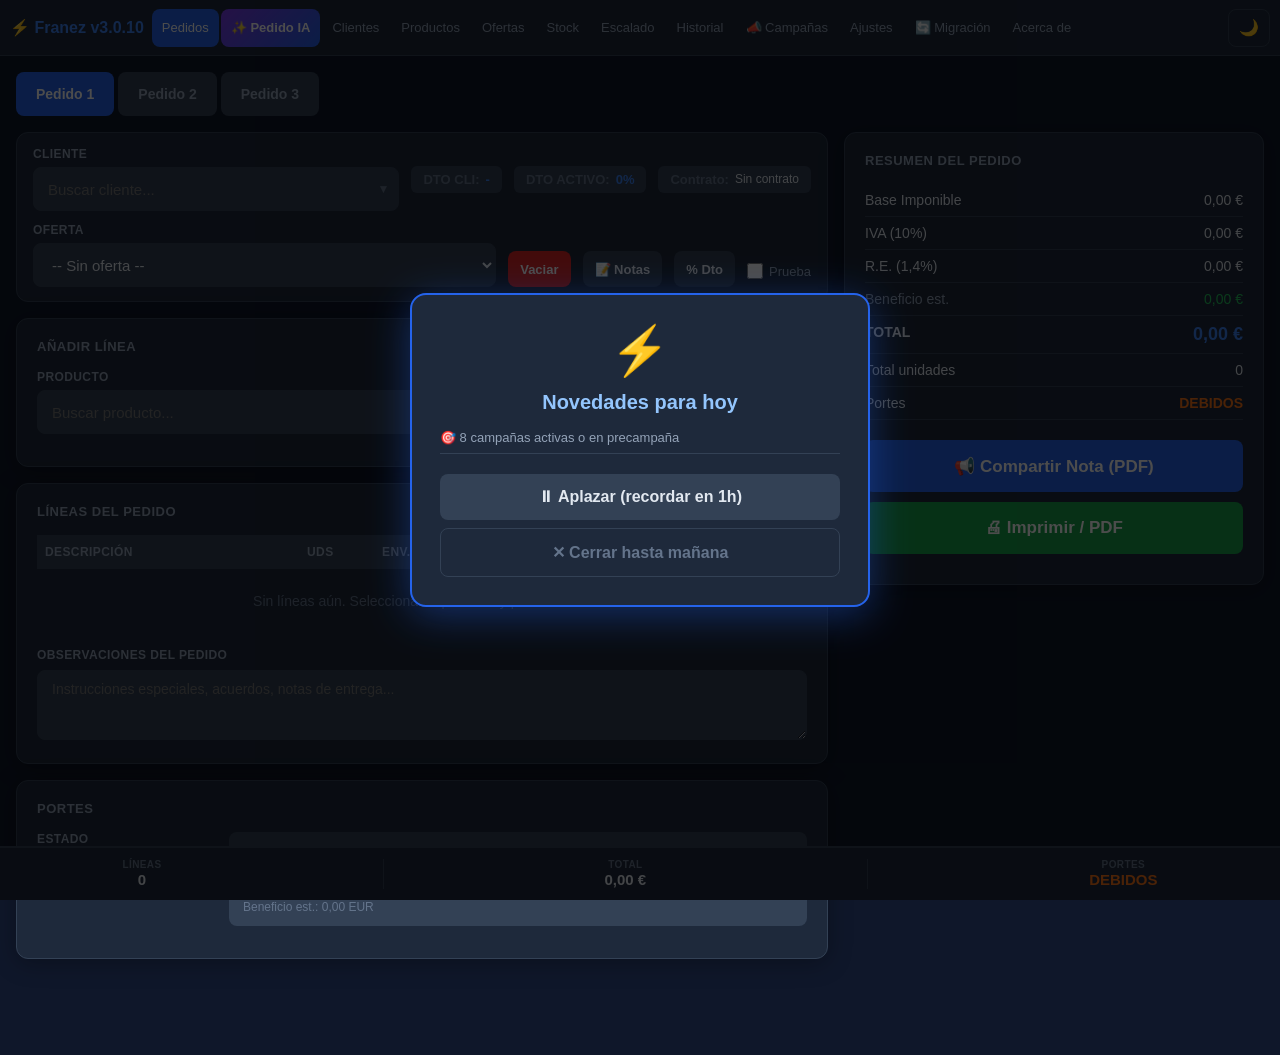
==== commit b7ce07fc: "Add files via upload" ====
--- a/index.html
+++ b/index.html
@@ -27,7 +27,7 @@
 </script>
 <!-- ██ BLOQUE:NAV-INICIO ██ -->
 <nav id="nav">
-  <span id="nav-title">&#9889; Franez v2.6.7</span>
+  <span id="nav-title">&#9889; Franez v3.0.10</span>
   <button class="nav-btn active" onclick="showPanel('pedidos',this)">Pedidos</button>
   <button class="nav-btn ai-btn" onclick="showPanel('ia',this)">&#10024; Pedido IA</button>
   <button class="nav-btn" onclick="showPanel('visitas',this)" style="display:none">&#128205; Visitas</button>
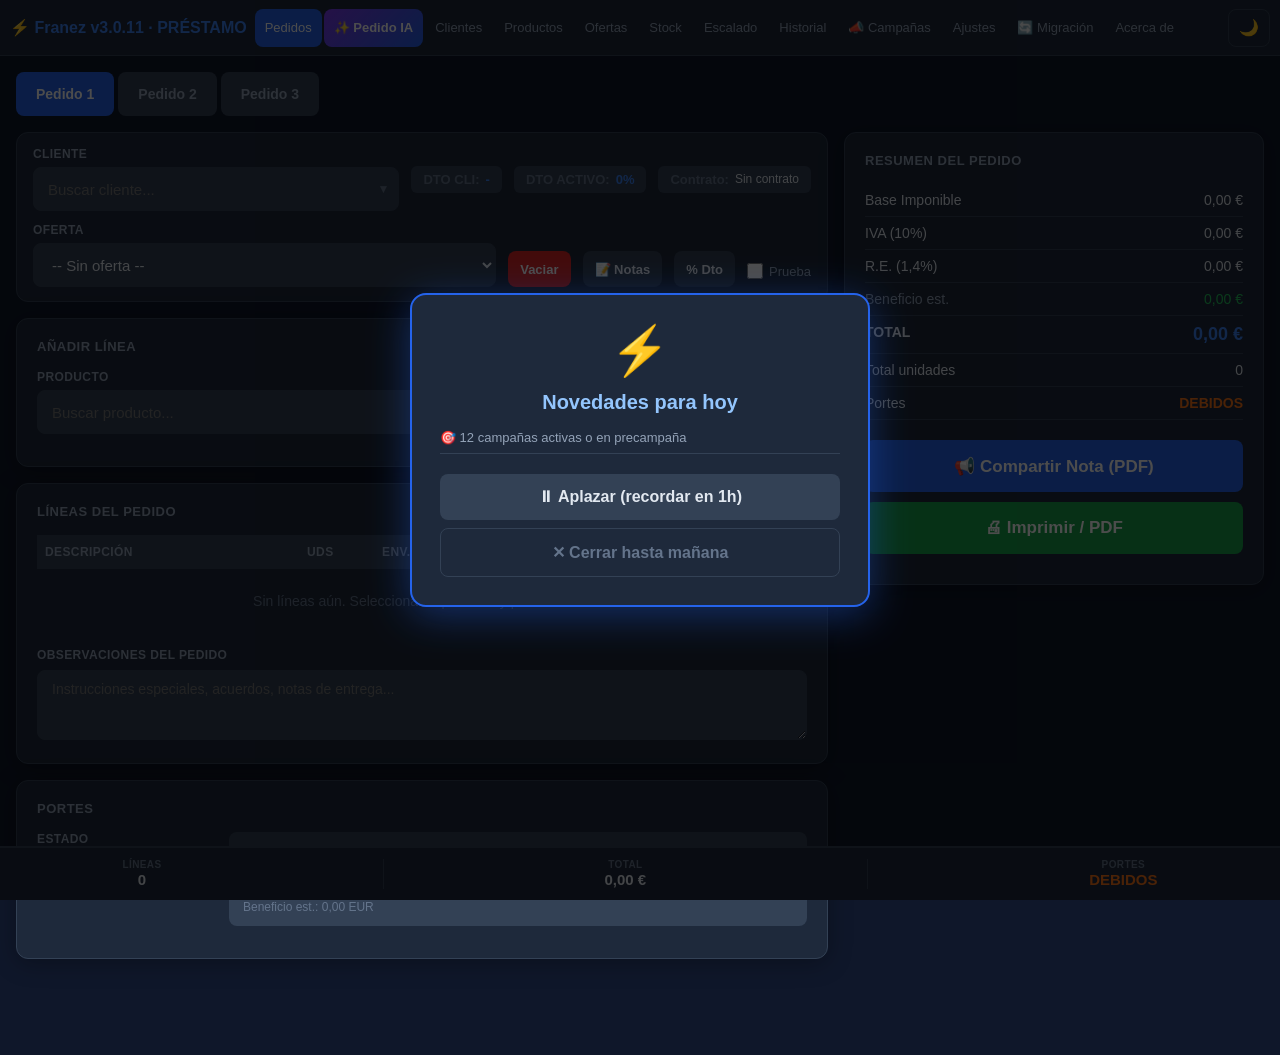
==== commit 8478bde2: "Add files via upload" ====
--- a/index.html
+++ b/index.html
@@ -27,7 +27,7 @@
 </script>
 <!-- ██ BLOQUE:NAV-INICIO ██ -->
 <nav id="nav">
-  <span id="nav-title">&#9889; Franez v3.0.10</span>
+  <span id="nav-title">&#9889; Franez v3.0.11 · PRÉSTAMO</span>
   <button class="nav-btn active" onclick="showPanel('pedidos',this)">Pedidos</button>
   <button class="nav-btn ai-btn" onclick="showPanel('ia',this)">&#10024; Pedido IA</button>
   <button class="nav-btn" onclick="showPanel('visitas',this)" style="display:none">&#128205; Visitas</button>
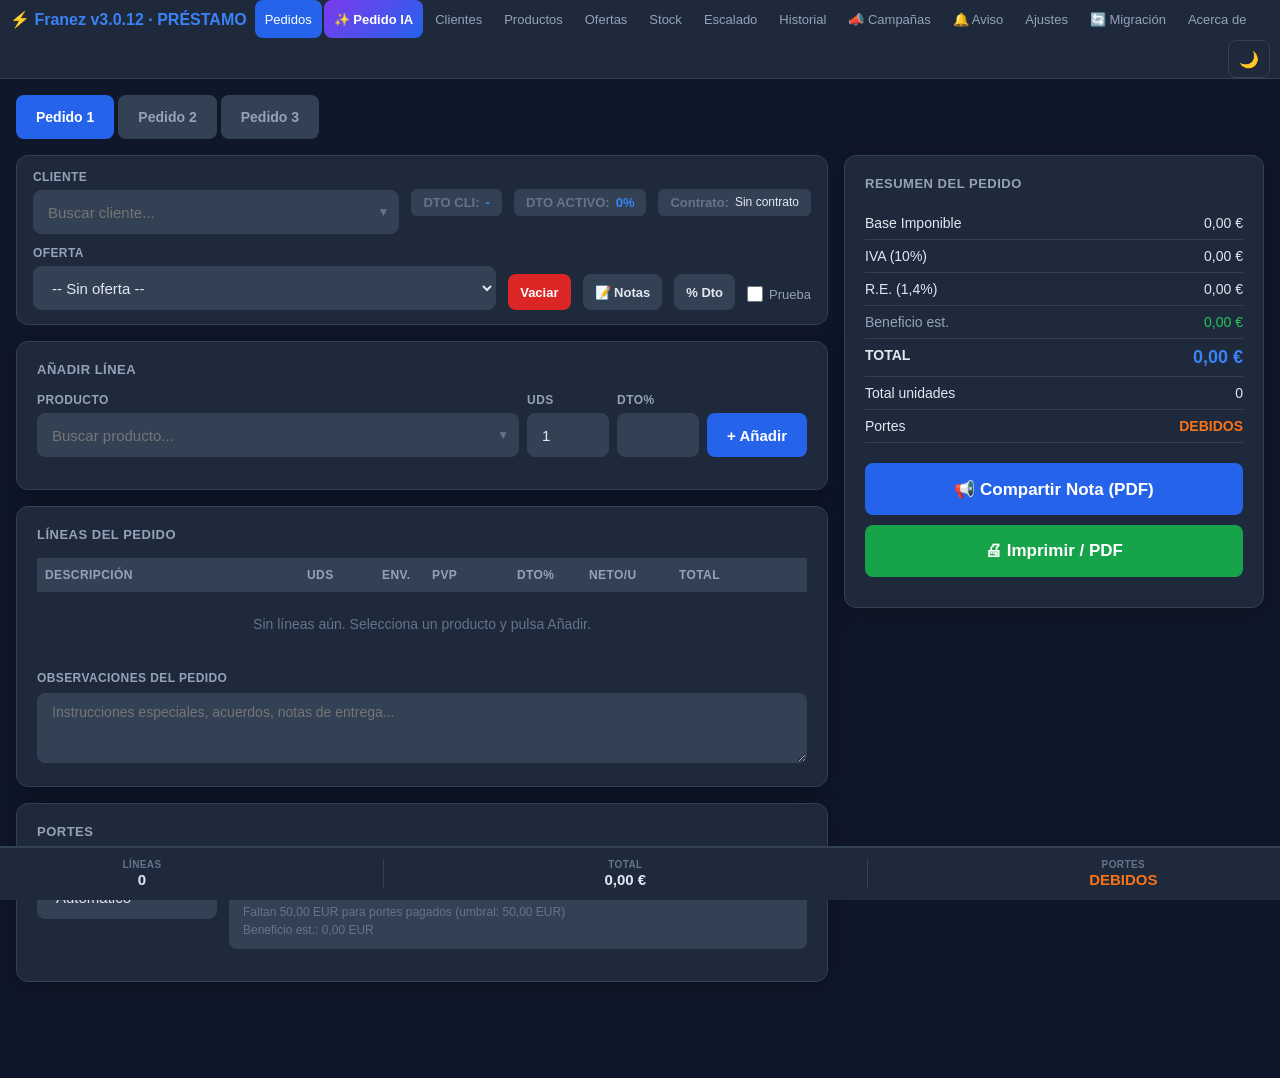
==== commit fd55c672: "Add files via upload" ====
--- a/index.html
+++ b/index.html
@@ -27,7 +27,7 @@
 </script>
 <!-- ██ BLOQUE:NAV-INICIO ██ -->
 <nav id="nav">
-  <span id="nav-title">&#9889; Franez v3.0.11 · PRÉSTAMO</span>
+  <span id="nav-title">&#9889; Franez v3.0.12 · PRÉSTAMO</span>
   <button class="nav-btn active" onclick="showPanel('pedidos',this)">Pedidos</button>
   <button class="nav-btn ai-btn" onclick="showPanel('ia',this)">&#10024; Pedido IA</button>
   <button class="nav-btn" onclick="showPanel('visitas',this)" style="display:none">&#128205; Visitas</button>
@@ -38,6 +38,7 @@
   <button class="nav-btn" onclick="showPanel('escalado',this)">Escalado</button>
   <button class="nav-btn" onclick="showPanel('historial',this)">Historial</button>
   <button class="nav-btn" onclick="showPanel('campanas',this)">&#128227; Campa&ntilde;as <span class="nav-badge hidden" id="camp-badge">!</span></button>
+  <button class="nav-btn" id="nav-aviso-prestamo" onclick="showPanel('aviso-prestamo',this);renderAvisoPrestamo()">🔔 Aviso <span class="nav-badge hidden" id="aviso-prestamo-badge">0</span></button>
   <button class="nav-btn" onclick="showPanel('ajustes',this)">Ajustes</button>
   <button class="nav-btn" onclick="showPanel('migracion',this)">&#128260; Migración</button>
   <button class="nav-btn" onclick="showPanel('acerca',this);renderAcerca()">Acerca de</button>
@@ -68,6 +69,9 @@
   </div>
 </div>
 <!-- ██ BLOQUE:POPUP-INICIO-INTELIGENTE-FIN ██ -->
+<!-- El aviso de contratos ya no se muestra como ventana emergente. -->
+<style>#popup-inicio{display:none!important}</style>
+
 
 <!-- ██ BLOQUE:BARRA-PEDIDO-INICIO ██ -->
 <div id="barra-pedido">
@@ -728,6 +732,19 @@
 </div>
 <!-- ██ BLOQUE:MIGRACION-FIN ██ -->
 
+<!-- ██ BLOQUE:AVISO-PRESTAMO-INICIO ██ -->
+<div class="panel" id="panel-aviso-prestamo">
+  <div class="card" style="max-width:900px;margin:0 auto">
+    <div class="card-title" style="display:flex;align-items:center;justify-content:space-between;gap:10px;flex-wrap:wrap">
+      <span>🔔 Aviso</span>
+      <button class="btn btn-ghost btn-sm" onclick="renderAvisoPrestamo()">Actualizar</button>
+    </div>
+    <div style="font-size:13px;color:var(--text3);margin:4px 0 16px">Contratos próximos a vencer.</div>
+    <div id="aviso-prestamo-content"></div>
+  </div>
+</div>
+<!-- ██ BLOQUE:AVISO-PRESTAMO-FIN ██ -->
+
 <!-- ██ BLOQUE:ACERCA-DE-INICIO ██ -->
 <div class="panel" id="panel-acerca">
   <div class="card" style="max-width:700px;margin:0 auto">
@@ -774,5 +791,57 @@
 <!-- ██ BLOQUE:CAMPANAS-FIN ██ -->
 
 <script src="franez.js"></script>
+<script>
+(function(){
+  // El popup antiguo se conserva en el HTML para no romper referencias, pero queda desactivado.
+  window.initPopupInicio=function(){};
+  function ocultarPopup(){
+    var p=document.getElementById('popup-inicio');
+    if(p){p.classList.add('hidden');p.style.setProperty('display','none','important');}
+  }
+  ocultarPopup();
+
+  window.renderAvisoPrestamo=function(){
+    var box=document.getElementById('aviso-prestamo-content');
+    var badge=document.getElementById('aviso-prestamo-badge');
+    if(!box)return;
+    var diasCfg=(window.state&&window.state.config&&window.state.config.diasContrato)||21;
+    var clientes=(window.state&&Array.isArray(window.state.clientes))?window.state.clientes:[];
+    var contratos=clientes.filter(function(c){
+      if(!c||!c.contrato||typeof window.diasParaVencer!=='function')return false;
+      var d=window.diasParaVencer(c.contrato);
+      return d>=0&&d<=diasCfg;
+    }).sort(function(a,b){
+      return window.diasParaVencer(a.contrato)-window.diasParaVencer(b.contrato);
+    });
+
+    if(badge){
+      badge.textContent=contratos.length;
+      badge.classList.toggle('hidden',contratos.length===0);
+    }
+
+    if(!contratos.length){
+      box.innerHTML='<div style="padding:24px 16px;text-align:center;color:var(--text3);border:1px dashed var(--border);border-radius:12px">✓ No hay contratos próximos a vencer.</div>';
+      return;
+    }
+
+    box.innerHTML=contratos.map(function(c){
+      var dias=window.diasParaVencer(c.contrato);
+      var clase=dias<=7?'#ef4444':(dias<=14?'#f59e0b':'#22c55e');
+      var texto=dias===0?'Vence hoy':(dias===1?'Vence mañana':'Vence en '+dias+' días');
+      var nombre=typeof window.escH==='function'?window.escH(c.nombreCompleto||'Cliente'):(c.nombreCompleto||'Cliente');
+      var fecha=typeof window.formatContratoDisplay==='function'?window.formatContratoDisplay(c.contrato):(c.contrato||'');
+      return '<div style="border:1px solid var(--border);border-left:4px solid '+clase+';border-radius:12px;padding:14px;margin-bottom:10px;background:var(--card);color:var(--text)">'+
+        '<div style="font-weight:700;font-size:14px;margin-bottom:5px">'+nombre+'</div>'+
+        '<div style="font-size:13px;color:var(--text2)">'+texto+' · '+fecha+'</div>'+
+        '</div>';
+    }).join('');
+  };
+
+  // Actualizar el contador una vez cargado el estado y mantenerlo al volver al panel.
+  setTimeout(function(){ocultarPopup();renderAvisoPrestamo();},800);
+  setTimeout(function(){ocultarPopup();renderAvisoPrestamo();},2000);
+})();
+</script>
 </body>
 </html>
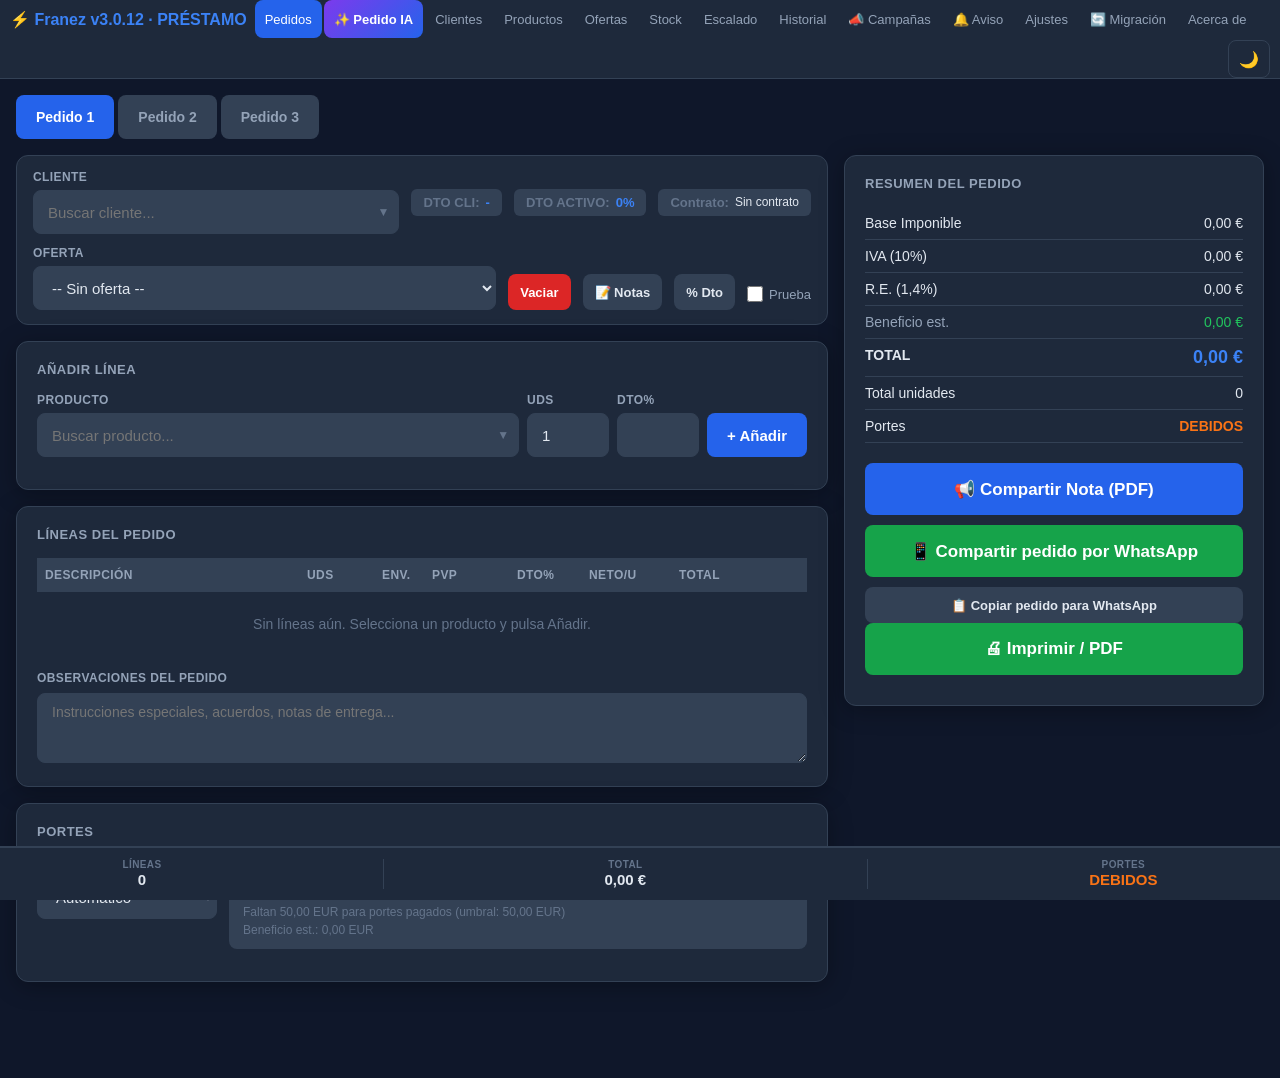
==== commit 57881e35: "Add files via upload" ====
--- a/index.html
+++ b/index.html
@@ -843,5 +843,100 @@
   setTimeout(function(){ocultarPopup();renderAvisoPrestamo();},2000);
 })();
 </script>
+
+<!-- ██ BLOQUE:WHATSAPP-CLIENTE-INICIO ██ -->
+<script>
+(function(){
+  var WA_MSG_KEY='franez_mensaje_compartir_pedido_v313';
+  var WA_MSG_DEFAULT='Te envío este resumen únicamente para que puedas comprobar que el pedido que he pasado es correcto. Si ves cualquier error o algo que no coincida, por favor, házmelo saber. Muchas gracias.';
+
+  function waClienteActual(){
+    var p=window.state&&Array.isArray(window.state.pedidos)?window.state.pedidos[window.currentOrder||0]:null;
+    return p&&typeof window.getClienteById==='function'?window.getClienteById(p.clienteId):null;
+  }
+  function waMensaje(){return localStorage.getItem(WA_MSG_KEY)||WA_MSG_DEFAULT;}
+  function waTelefono(v){
+    var s=String(v||'').replace(/\D/g,'');
+    if(!s)return '';
+    if(s.indexOf('0034')===0)s=s.substring(4);
+    if(s.indexOf('34')===0&&s.length===11)return s;
+    if(s.length===9)return '34'+s;
+    return s;
+  }
+  function waTextoPedido(){
+    var p=window.state&&Array.isArray(window.state.pedidos)?window.state.pedidos[window.currentOrder||0]:null;
+    if(!p||!Array.isArray(p.lineas)||!p.lineas.length){
+      if(window.toast)window.toast('El pedido no tiene líneas.','err');
+      return '';
+    }
+    var lineas=p.lineas.map(function(l){
+      var pvp=typeof window.fmNum==='function'?window.fmNum(l.pvp):Number(l.pvp||0).toFixed(2).replace('.',',');
+      return '• '+String(l.nombre||'Producto')+' — '+(parseInt(l.uds)||0)+' uds. — PVP '+pvp+' €';
+    }).join('\n');
+    return waMensaje()+'\n\n'+lineas+'\n\nLos precios indicados son PVP.';
+  }
+  function waCopiar(texto){
+    if(!texto)return;
+    function fallback(){
+      var ta=document.createElement('textarea');ta.value=texto;ta.style.position='fixed';ta.style.opacity='0';document.body.appendChild(ta);ta.select();try{document.execCommand('copy');}catch(e){}ta.remove();
+      if(window.toast)window.toast('📋 Pedido copiado. Pégalo en WhatsApp.','ok');
+    }
+    if(navigator.clipboard&&navigator.clipboard.writeText)navigator.clipboard.writeText(texto).then(function(){if(window.toast)window.toast('📋 Pedido copiado. Pégalo en WhatsApp.','ok');}).catch(fallback);else fallback();
+  }
+  function waAbrir(){
+    var c=waClienteActual(),texto=waTextoPedido();
+    if(!texto)return;
+    var telefono=waTelefono(c&&(c.movil||c.telefono));
+    if(!telefono){
+      waCopiar(texto);
+      if(window.toast)window.toast('⚠️ El cliente no tiene teléfono en su ficha.','err');
+      return;
+    }
+
+    // En Android se intenta primero WhatsApp Business. Si no está instalado,
+    // se cae automáticamente a WhatsApp normal.
+    var intent='intent://send?phone='+telefono+'&text='+encodeURIComponent(texto)+'#Intent;scheme=whatsapp;package=com.whatsapp.w4b;end';
+    var normal='https://wa.me/'+telefono+'?text='+encodeURIComponent(texto);
+    var salio=false;
+    function cancelarFallback(){salio=true;document.removeEventListener('visibilitychange',vis);window.removeEventListener('pagehide',vis);}
+    function vis(){if(document.hidden)cancelarFallback();}
+    document.addEventListener('visibilitychange',vis);
+    window.addEventListener('pagehide',vis);
+    window.location.href=intent;
+    setTimeout(function(){
+      if(!salio){cancelarFallback();window.location.href=normal;}
+    },1400);
+  }
+  function instalarWA(){
+    if(document.getElementById('btn-wa-pedido-v313'))return;
+    var pdf=document.querySelector('button[onclick*="compartirNota"]');
+    if(!pdf)return;
+    var b=document.createElement('button');
+    b.id='btn-wa-pedido-v313';b.className='btn btn-success btn-lg';
+    b.innerHTML='📱 Compartir pedido por WhatsApp';
+    b.title='Usa el teléfono de la ficha del cliente. Prioridad: WhatsApp Business.';
+    b.onclick=waAbrir;
+    pdf.parentNode.insertBefore(b,pdf.nextSibling);
+    var cp=document.createElement('button');
+    cp.id='btn-copy-wa-pedido-v313';cp.className='btn btn-ghost btn-sm';cp.style.width='100%';cp.textContent='📋 Copiar pedido para WhatsApp';cp.onclick=function(){waCopiar(waTextoPedido());};
+    b.parentNode.insertBefore(cp,b.nextSibling);
+  }
+  function instalarAjusteWA(){
+    if(document.getElementById('ajuste-mensaje-compartir-v313'))return;
+    var panel=document.getElementById('panel-ajustes');
+    if(!panel)return;
+    var card=document.createElement('div');card.id='ajuste-mensaje-compartir-v313';card.className='card';card.style.marginTop='14px';
+    card.innerHTML='<div class="card-title">✉️ Mensaje al compartir pedidos</div><div style="font-size:13px;color:var(--text3);line-height:1.5;margin-bottom:10px">Este texto se añadirá al compartir el pedido por WhatsApp. Puedes modificarlo cuando quieras.</div><textarea id="mensaje-compartir-v313" style="min-height:120px"></textarea><div style="display:flex;gap:8px;flex-wrap:wrap;margin-top:10px"><button class="btn btn-primary btn-sm" id="guardar-mensaje-compartir-v313">Guardar mensaje</button><button class="btn btn-ghost btn-sm" id="restaurar-mensaje-compartir-v313">Restaurar texto original</button></div>';
+    panel.appendChild(card);
+    var ta=document.getElementById('mensaje-compartir-v313');ta.value=waMensaje();
+    document.getElementById('guardar-mensaje-compartir-v313').onclick=function(){localStorage.setItem(WA_MSG_KEY,ta.value.trim()||WA_MSG_DEFAULT);if(window.toast)window.toast('✉️ Mensaje guardado ✓','ok');};
+    document.getElementById('restaurar-mensaje-compartir-v313').onclick=function(){ta.value=WA_MSG_DEFAULT;localStorage.setItem(WA_MSG_KEY,WA_MSG_DEFAULT);if(window.toast)window.toast('✉️ Mensaje restaurado ✓','ok');};
+  }
+  function arrancar(){setTimeout(function(){instalarWA();instalarAjusteWA();setTimeout(function(){instalarWA();instalarAjusteWA();},900);},250);}
+  if(document.readyState==='loading')document.addEventListener('DOMContentLoaded',arrancar);else arrancar();
+})();
+</script>
+<!-- ██ BLOQUE:WHATSAPP-CLIENTE-FIN ██ -->
+
 </body>
 </html>
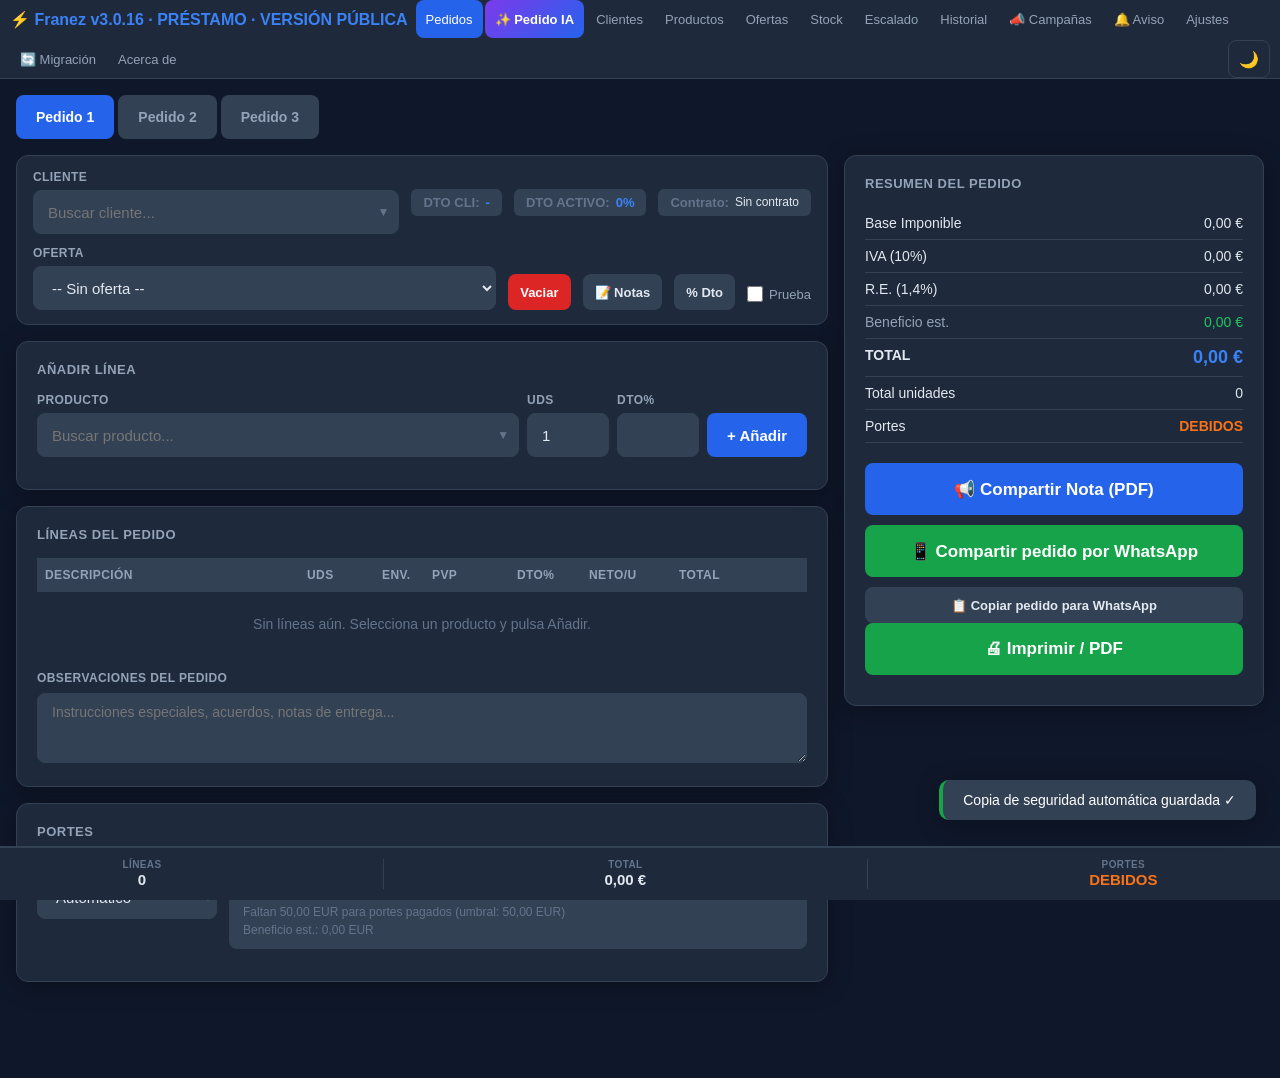
==== commit 724306a1: "Add files via upload" ====
--- a/index.html
+++ b/index.html
@@ -27,7 +27,7 @@
 </script>
 <!-- ██ BLOQUE:NAV-INICIO ██ -->
 <nav id="nav">
-  <span id="nav-title">&#9889; Franez v3.0.12 · PRÉSTAMO</span>
+  <span id="nav-title">&#9889; Franez v3.0.16 · PRÉSTAMO · VERSIÓN PÚBLICA</span>
   <button class="nav-btn active" onclick="showPanel('pedidos',this)">Pedidos</button>
   <button class="nav-btn ai-btn" onclick="showPanel('ia',this)">&#10024; Pedido IA</button>
   <button class="nav-btn" onclick="showPanel('visitas',this)" style="display:none">&#128205; Visitas</button>
